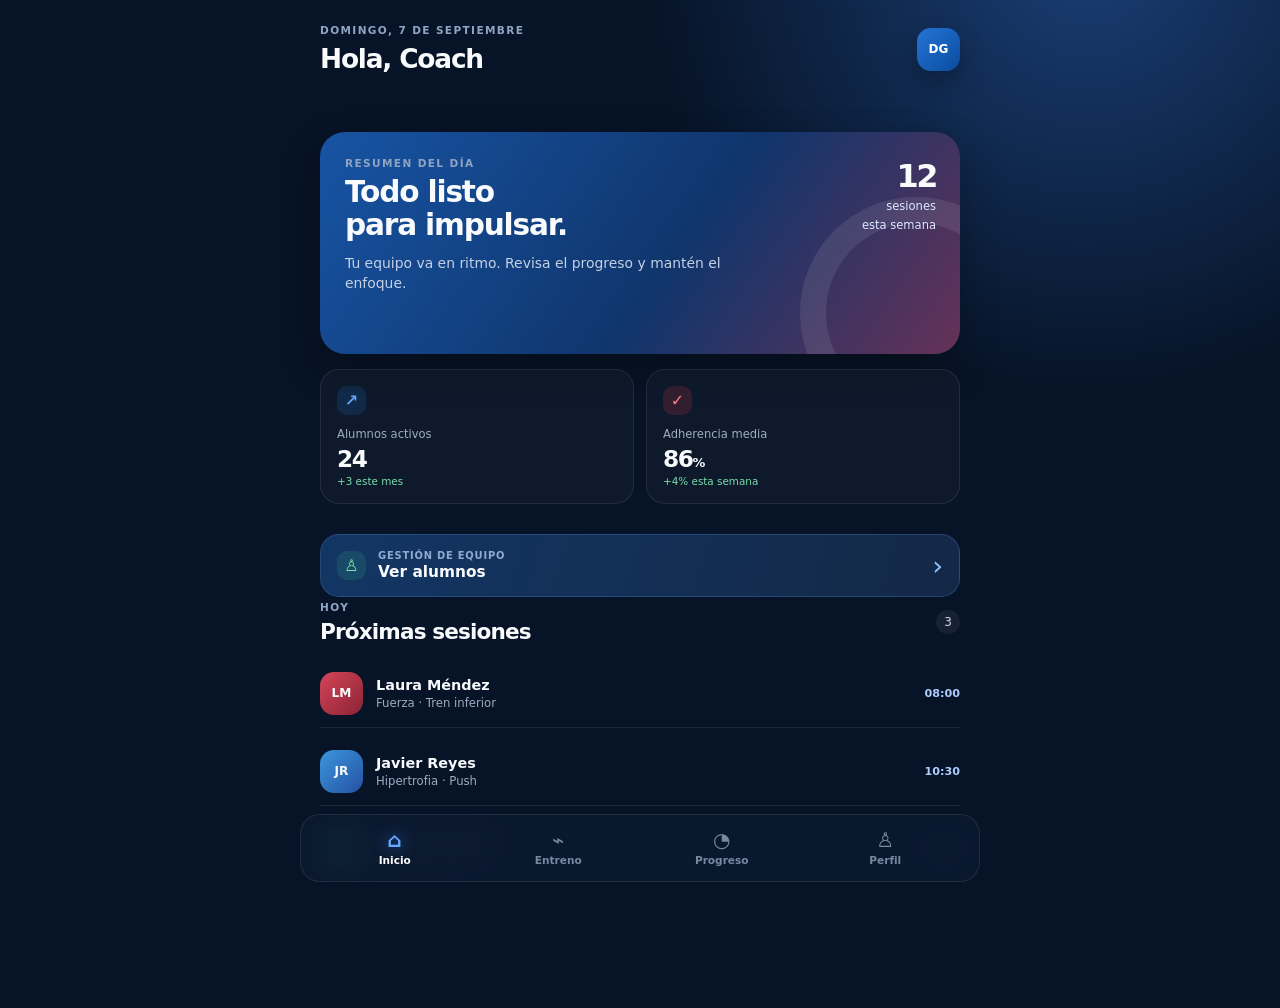
==== index.html @ ea47d215 "Add IndexedDB persistence" ====
<!doctype html>
<html lang="es">
  <head>
    <meta charset="UTF-8" />
    <meta name="viewport" content="width=device-width, initial-scale=1.0, viewport-fit=cover" />
    <meta name="theme-color" content="#071326" />
    <meta name="description" content="Seguimiento de entrenamiento para alumnos de Dulus Gym Track." />
    <link rel="manifest" href="manifest.webmanifest" />
    <link rel="apple-touch-icon" href="icons/icon-192.svg" />
    <link rel="stylesheet" href="styles.css" />
    <title>Dulus Gym Track</title>
  </head>
  <body>
    <main class="app-shell">
      <header class="topbar">
        <div>
          <p class="eyebrow" id="page-kicker">DOMINGO, 7 DE SEPTIEMBRE</p>
          <h1 id="page-title">Hola, Coach</h1>
        </div>
        <div class="brand-mark" aria-label="Dulus Gym Track">DG</div>
      </header>

      <section id="screen-home" class="screen active" aria-labelledby="page-title">
        <article class="hero-card">
          <div class="hero-copy">
            <p class="label">RESUMEN DEL DÍA</p>
            <h2>Todo listo<br />para impulsar.</h2>
            <p>Tu equipo va en ritmo. Revisa el progreso y mantén el enfoque.</p>
          </div>
          <div class="hero-stat"><strong>12</strong><span>sesiones<br />esta semana</span></div>
        </article>

        <section class="metric-grid" aria-label="Métricas de alumnos">
          <article class="metric-card"><span class="metric-icon blue">↗</span><p>Alumnos activos</p><strong>24</strong><small>+3 este mes</small></article>
          <article class="metric-card"><span class="metric-icon red">✓</span><p>Adherencia media</p><strong>86<span>%</span></strong><small>+4% esta semana</small></article>
        </section>

        <button class="students-cta" id="open-students" type="button"><span class="metric-icon green">♙</span><span><small>GESTIÓN DE EQUIPO</small><strong>Ver alumnos</strong></span><span class="cta-arrow">›</span></button>

        <section class="section-block">
          <div class="section-heading"><div><p class="label">HOY</p><h2>Próximas sesiones</h2></div><span class="count">3</span></div>
          <div id="sessions-list" class="session-list"></div>
        </section>
      </section>

      <section id="screen-workout" class="screen" aria-labelledby="workout-heading">
        <div class="screen-intro"><p class="label">PROGRAMACIÓN</p><h2 id="workout-heading">Entrenamientos</h2><p>Rutinas activas de tu equipo para esta semana.</p></div>
        <div id="workout-list" class="program-list"></div>
      </section>

      <section id="screen-progress" class="screen" aria-labelledby="progress-heading">
        <div class="screen-intro"><p class="label">SEGUIMIENTO</p><h2 id="progress-heading">Progreso del equipo</h2><p>Una vista rápida de los hitos más recientes.</p></div>
        <article class="progress-overview"><div><p>Constancia semanal</p><strong>86%</strong></div><div class="ring"><span>+4%</span></div></article>
        <div id="progress-list" class="progress-list"></div>
      </section>

      <section id="screen-profile" class="screen" aria-labelledby="profile-heading">
        <div class="profile-card"><div class="avatar large">AR</div><div><p class="label">ENTRENADOR</p><h2 id="profile-heading">Andrés Rodríguez</h2><p>Dulus Performance Coach</p></div></div>
        <section class="profile-stats" aria-label="Estadísticas del entrenador"><div><strong>24</strong><span>Alumnos</span></div><div><strong>3</strong><span>Planes activos</span></div><div><strong>4.9</strong><span>Valoración</span></div></section>
        <article class="profile-note"><span class="metric-icon green">✦</span><div><h3>Tu equipo está creciendo</h3><p>Has sumado 3 nuevos alumnos este mes.</p></div></article>
      </section>

      <section id="screen-students" class="screen" aria-labelledby="students-heading">
        <div class="view-toolbar"><button class="back-button" type="button" data-back="home" aria-label="Volver al inicio">‹</button><div><p class="label">GESTIÓN DE EQUIPO</p><h2 id="students-heading">Alumnos</h2></div><button class="add-student" id="open-student-form" type="button">+ Nuevo</button></div>
        <p class="students-subtitle">Controla los objetivos y la información esencial de tu equipo.</p><div id="students-list" class="students-list"></div>
      </section>

      <section id="screen-student-detail" class="screen" aria-labelledby="student-detail-name">
        <div class="view-toolbar"><button class="back-button" type="button" data-back="students" aria-label="Volver a alumnos">‹</button><p class="label">FICHA DE ALUMNO</p></div><div id="student-detail"></div>
      </section>
    </main>

    <div class="modal" id="student-modal" aria-hidden="true" role="dialog" aria-modal="true" aria-labelledby="student-form-title">
      <div class="modal-panel"><div class="modal-heading"><div><p class="label">NUEVO REGISTRO</p><h2 id="student-form-title">Agregar alumno</h2></div><button class="close-button" id="close-student-form" type="button" aria-label="Cerrar formulario">×</button></div>
        <form id="student-form"><label>Nombre completo<input id="student-name" name="name" type="text" placeholder="Ej. Andrea Castillo" required /></label><label class="photo-picker" for="student-photo"><span class="photo-preview" id="photo-preview"><span>+</span></span><span class="photo-label">Foto de perfil<small>Opcional · JPG, PNG o WebP</small></span><input id="student-photo" name="photo-file" type="file" accept="image/jpeg,image/png,image/webp" /></label><div class="form-grid"><label>Edad<input name="age" type="number" min="12" max="100" placeholder="26" required /></label><label>Peso<div class="unit-field"><input id="weight-input" name="weight" type="number" min="25" max="700" step="0.1" placeholder="68" required /><select id="weight-unit" name="weightUnit" aria-label="Unidad de peso"><option value="kg">kg</option><option value="lb">lb</option></select></div><small class="conversion-readout" id="weight-conversion" aria-live="polite">Equivalente: —</small></label></div><label>Unidad de estatura<select id="height-unit" name="heightUnit"><option value="cm">Centímetros (cm)</option><option value="ft-in">Pies / pulgadas (ft/in)</option></select></label><div id="height-cm-group"><label>Estatura (cm)<input id="height-cm" name="heightCm" type="number" min="100" max="250" placeholder="168" required /><small class="conversion-readout" id="height-conversion" aria-live="polite">Equivalente: —</small></label></div><div id="height-imperial-group" class="form-grid" hidden><label>Pies (ft)<input id="height-ft" name="heightFt" type="number" min="3" max="8" placeholder="5" disabled /></label><label>Pulgadas (in)<input id="height-in" name="heightIn" type="number" min="0" max="11" step="0.1" placeholder="6" disabled /></label><small class="conversion-readout imperial-conversion" id="height-conversion-imperial" aria-live="polite">Equivalente: —</small></div><label>Objetivo<select name="goal" required><option value="">Selecciona un objetivo</option><option>Ganar masa muscular</option><option>Perder grasa</option><option>Mejorar fuerza</option><option>Mejorar movilidad</option></select></label><button class="submit-student" type="submit">Guardar alumno</button></form>
      </div>
    </div>

    <div class="modal" id="measurement-modal" aria-hidden="true" role="dialog" aria-modal="true" aria-labelledby="measurement-form-title">
      <div class="modal-panel measurement-panel"><div class="modal-heading"><div><p class="label">SEGUIMIENTO FÍSICO</p><h2 id="measurement-form-title">Añadir medición</h2></div><button class="close-button" id="close-measurement-form" type="button" aria-label="Cerrar formulario">×</button></div>
        <form id="measurement-form"><section class="measurement-group"><p class="label">INFORMACIÓN GENERAL</p><label>Fecha de medición<input id="measurement-date" name="date" type="date" required /></label><label>Peso corporal<div class="unit-field"><input id="measurement-weight" name="weight" type="number" min="20" max="700" step="0.1" placeholder="80" required /><select id="measurement-weight-unit" name="weightUnit" aria-label="Unidad de peso"><option value="kg">kg</option><option value="lb">lb</option></select></div><small class="conversion-readout" id="measurement-weight-conversion" aria-live="polite">Equivalente: —</small></label></section>
          <section class="measurement-group"><p class="label">TREN SUPERIOR</p><div class="measurement-fields"><label>Cuello<input name="neck" data-measure-input type="number" min="1" step="0.1" required /><small data-measure-readout></small></label><label>Hombros<input name="shoulders" data-measure-input type="number" min="1" step="0.1" required /><small data-measure-readout></small></label><label>Pecho / Tórax<input name="chest" data-measure-input type="number" min="1" step="0.1" required /><small data-measure-readout></small></label><label>Brazo izquierdo<input name="leftArm" data-measure-input type="number" min="1" step="0.1" required /><small data-measure-readout></small></label><label>Brazo derecho<input name="rightArm" data-measure-input type="number" min="1" step="0.1" required /><small data-measure-readout></small></label><label>Antebrazo izquierdo<input name="leftForearm" data-measure-input type="number" min="1" step="0.1" required /><small data-measure-readout></small></label><label>Antebrazo derecho<input name="rightForearm" data-measure-input type="number" min="1" step="0.1" required /><small data-measure-readout></small></label></div></section>
          <section class="measurement-group"><p class="label">ZONA MEDIA</p><div class="measurement-fields"><label>Cintura<input name="waist" data-measure-input type="number" min="1" step="0.1" required /><small data-measure-readout></small></label><label>Abdomen<input name="abdomen" data-measure-input type="number" min="1" step="0.1" required /><small data-measure-readout></small></label><label>Cadera<input name="hips" data-measure-input type="number" min="1" step="0.1" required /><small data-measure-readout></small></label><label>Glúteos<input name="glutes" data-measure-input type="number" min="1" step="0.1" required /><small data-measure-readout></small></label></div></section>
          <section class="measurement-group"><p class="label">TREN INFERIOR</p><div class="measurement-fields"><label>Muslo izquierdo<input name="leftThigh" data-measure-input type="number" min="1" step="0.1" required /><small data-measure-readout></small></label><label>Muslo derecho<input name="rightThigh" data-measure-input type="number" min="1" step="0.1" required /><small data-measure-readout></small></label><label>Pantorrilla izquierda<input name="leftCalf" data-measure-input type="number" min="1" step="0.1" required /><small data-measure-readout></small></label><label>Pantorrilla derecha<input name="rightCalf" data-measure-input type="number" min="1" step="0.1" required /><small data-measure-readout></small></label></div></section>
          <label>Unidad de perímetros<select id="measurement-perimeter-unit" name="perimeterUnit"><option value="cm">Centímetros (cm)</option><option value="in">Pulgadas (in)</option></select></label><div class="measurement-actions"><button class="secondary-action" id="cancel-measurement" type="button">Cancelar</button><button class="submit-student" type="submit">Guardar medición</button></div></form>
      </div>
    </div>

    <div class="modal" id="progress-photo-modal" aria-hidden="true" role="dialog" aria-modal="true" aria-labelledby="progress-photo-form-title">
      <div class="modal-panel photo-session-panel"><div class="modal-heading"><div><p class="label">REGISTRO VISUAL</p><h2 id="progress-photo-form-title">Añadir fotos</h2></div><button class="close-button" id="close-progress-photo-form" type="button" aria-label="Cerrar formulario">×</button></div>
        <form id="progress-photo-form"><label>Fecha de la sesión<input id="progress-photo-date" name="date" type="date" required /></label><p class="photo-form-help">Añade una, dos o las tres posiciones. Las fotos se guardan en esta sesión.</p><div class="progress-upload-grid"><label class="progress-upload" for="progress-front"><span class="progress-preview" id="preview-front">+</span><span>Frontal<small>Seleccionar foto</small></span><input id="progress-front" name="front" type="file" accept="image/jpeg,image/png,image/webp" /></label><label class="progress-upload" for="progress-side"><span class="progress-preview" id="preview-side">+</span><span>Lateral<small>Seleccionar foto</small></span><input id="progress-side" name="side" type="file" accept="image/jpeg,image/png,image/webp" /></label><label class="progress-upload" for="progress-back"><span class="progress-preview" id="preview-back">+</span><span>Espalda<small>Seleccionar foto</small></span><input id="progress-back" name="back" type="file" accept="image/jpeg,image/png,image/webp" /></label></div><div class="measurement-actions"><button class="secondary-action" id="cancel-progress-photo" type="button">Cancelar</button><button class="submit-student" type="submit">Guardar fotos</button></div></form>
      </div>
    </div>

    <div class="photo-lightbox" id="photo-lightbox" aria-hidden="true" role="dialog" aria-modal="true" aria-label="Foto de progreso ampliada"><button class="close-button" id="close-photo-lightbox" type="button" aria-label="Cerrar foto">×</button><img id="lightbox-image" alt="Foto de progreso ampliada" /></div>

    <nav class="bottom-nav" aria-label="Navegación principal">
      <button class="nav-item active" type="button" data-screen="home" aria-current="page"><span class="nav-icon">⌂</span><span>Inicio</span></button>
      <button class="nav-item" type="button" data-screen="workout"><span class="nav-icon">⌁</span><span>Entreno</span></button>
      <button class="nav-item" type="button" data-screen="progress"><span class="nav-icon">◔</span><span>Progreso</span></button>
      <button class="nav-item" type="button" data-screen="profile"><span class="nav-icon">♙</span><span>Perfil</span></button>
    </nav>
    <script src="storage.js"></script>
    <script src="app.js"></script>
  </body>
</html>
---- styles.css ----
:root { --navy:#071326; --surface:#101f38; --surface-2:#162947; --line:rgba(255,255,255,.09); --text:#f8fafc; --muted:#9eabc0; --blue:#2475d5; --red:#dc3545; --green:#40b980; --white:#fff; }
.avatar.photo-avatar{padding:0;overflow:hidden;background:#132945}.avatar.photo-avatar img{width:100%;height:100%;object-fit:cover}.photo-picker{display:flex!important;align-items:center;gap:13px;padding:12px;border:1px dashed #ffffff24;border-radius:15px;background:#ffffff05;cursor:pointer}.photo-picker:hover{border-color:#4c91e9;background:#ffffff08}.photo-picker>input{display:none}.photo-preview{display:grid;place-items:center;flex:none;width:54px;height:54px;overflow:hidden;border-radius:16px;background:#173561;color:#8fc2ff;font-size:1.35rem;font-weight:400}.photo-preview img{width:100%;height:100%;object-fit:cover}.photo-label{display:grid;gap:3px;flex:1;color:#dce8f8;font-size:.72rem;font-weight:750}.photo-label small{color:var(--muted);font-size:.64rem;font-weight:500}
.unit-field{display:flex;gap:8px}.unit-field input{min-width:0;flex:1}.unit-field select{width:72px;flex:none;padding-inline:7px}
.conversion-readout{display:block;color:#7fa3d3;font-size:.64rem;font-weight:600;line-height:1.25}.imperial-conversion{grid-column:1/-1;margin-top:-5px}
.measures-section{margin-top:18px}.measures-heading{display:flex;align-items:center;justify-content:space-between;gap:12px;margin-bottom:12px}.measures-heading h3{margin:0;font-size:1rem}.add-measurement{border:0;border-radius:11px;background:#2475d524;color:#91c2ff;padding:9px 10px;font-size:.68rem;font-weight:800;cursor:pointer}.measurement-empty,.measurement-history,.comparison-card{border:1px solid var(--line);border-radius:18px;background:#ffffff08}.measurement-empty{padding:18px;color:var(--muted);font-size:.78rem;line-height:1.45}.comparison-card{overflow:hidden;margin-bottom:12px}.comparison-title{padding:14px 15px 9px;color:#b7c9e4;font-size:.73rem;font-weight:800}.comparison-row{display:grid;grid-template-columns:1.1fr 1fr 1fr .8fr;gap:6px;align-items:center;padding:10px 14px;border-top:1px solid var(--line);font-size:.68rem}.comparison-row span{color:var(--muted)}.comparison-row strong{font-size:.7rem}.change.up{color:#7de1ad}.change.down{color:#ff8490}.change.flat{color:#9eabc0}.measurement-history{display:grid;overflow:hidden}.history-item{display:flex;align-items:center;gap:10px;padding:13px 14px;border-bottom:1px solid var(--line)}.history-item:last-child{border-bottom:0}.history-dot{width:9px;height:9px;border-radius:50%;background:var(--blue);box-shadow:0 0 0 4px #2475d524}.history-item strong{display:block;font-size:.79rem}.history-item p{margin:3px 0 0;color:var(--muted);font-size:.68rem}.measurement-group{display:grid;gap:11px;padding:14px;border:1px solid var(--line);border-radius:17px;background:#ffffff05}.measurement-group .label{margin:0}.measurement-fields{display:grid;grid-template-columns:1fr 1fr;gap:11px}.measurement-fields label{min-width:0}.measurement-fields small{min-height:.8rem;color:#7fa3d3;font-size:.6rem;font-weight:600}.measurement-panel form{padding-bottom:10px}.measurement-actions{position:sticky;bottom:0;z-index:2;display:grid;grid-template-columns:1fr 1.35fr;gap:9px;padding-top:10px;background:#102039}.measurement-actions .submit-student{margin:0}.secondary-action{border:1px solid var(--line);border-radius:13px;background:#ffffff0b;color:#c9d6e8;font-weight:800;cursor:pointer}@media (max-width:360px){.measurement-fields{grid-template-columns:1fr}.comparison-row{grid-template-columns:1.05fr 1fr 1fr .8fr;padding-inline:9px;font-size:.61rem}}
.photos-section{margin-top:18px}.photos-section .measures-heading{margin-bottom:12px}.photo-empty{padding:18px;border:1px solid var(--line);border-radius:18px;background:#ffffff08;color:var(--muted);font-size:.78rem;line-height:1.45}.photo-sessions{display:grid;gap:12px}.photo-session{padding:14px;border:1px solid var(--line);border-radius:18px;background:#ffffff08}.photo-session-title{margin:0 0 10px;color:#c7d8f0;font-size:.74rem;font-weight:800}.progress-thumbnails{display:grid;grid-template-columns:repeat(3,1fr);gap:8px}.progress-thumb{position:relative;aspect-ratio:3/4;overflow:hidden;border:1px solid var(--line);border-radius:12px;background:linear-gradient(145deg,#183354,#0d192d);color:#7f9bc0;cursor:pointer}.progress-thumb img{width:100%;height:100%;object-fit:cover}.progress-thumb span{position:absolute;bottom:0;left:0;right:0;padding:6px;background:#061224b9;color:#d8e7fa;font-size:.59rem;font-weight:700;text-align:center}.progress-placeholder{display:grid;place-items:center;height:100%;font-size:.62rem;color:#6881a3}.photo-form-help{margin:0;color:var(--muted);font-size:.73rem;line-height:1.4}.progress-upload-grid{display:grid;grid-template-columns:repeat(3,1fr);gap:9px}.progress-upload{display:grid!important;gap:7px;color:#c8d8ed!important;font-size:.69rem!important;text-align:center;cursor:pointer}.progress-upload input{display:none}.progress-preview{display:grid;place-items:center;aspect-ratio:3/4;overflow:hidden;border:1px dashed #ffffff2e;border-radius:13px;background:#122945;color:#8fc2ff;font-size:1.3rem}.progress-preview img{width:100%;height:100%;object-fit:cover}.progress-upload small{color:var(--muted);font-size:.59rem;font-weight:500}.photo-comparison{padding:14px;border:1px solid var(--line);border-radius:18px;background:#ffffff08;margin-bottom:12px}.photo-comparison h4{margin:0 0 11px;font-size:.82rem}.comparison-controls{display:grid;grid-template-columns:1fr 1fr;gap:8px;margin-bottom:10px}.comparison-controls select{font-size:.69rem;padding:9px}.photo-compare-result{display:grid;grid-template-columns:1fr 1fr;gap:8px}.compare-photo{position:relative;aspect-ratio:3/4;overflow:hidden;border-radius:12px;background:#0b182b}.compare-photo img{width:100%;height:100%;object-fit:cover}.compare-photo span{position:absolute;left:0;right:0;bottom:0;padding:7px;background:#061224c9;font-size:.62rem;font-weight:700}.photo-lightbox{position:fixed;z-index:20;inset:0;display:none;place-items:center;padding:24px;background:#020914ed}.photo-lightbox.open{display:grid}.photo-lightbox img{max-width:100%;max-height:88dvh;object-fit:contain;border-radius:15px}.photo-lightbox .close-button{position:absolute;top:20px;right:20px;z-index:1}.photo-session-panel form{padding-bottom:10px}@media (max-width:360px){.progress-upload-grid{gap:6px}.progress-upload{font-size:.61rem!important}}
.modal-panel{display:flex;max-height:min(90vh,calc(100dvh - 32px));flex-direction:column;overflow:hidden}.modal-panel form{min-height:0;overflow-y:auto;overscroll-behavior:contain;padding-right:2px;padding-bottom:2px}.modal-panel .submit-student{position:sticky;bottom:0;z-index:1;box-shadow:0 -10px 20px #102039;background:linear-gradient(120deg,var(--blue),#2361b5)}
.students-cta{width:100%;display:flex;align-items:center;gap:12px;border:1px solid #4779b85e;border-radius:19px;background:linear-gradient(105deg,#123664,#142846);padding:15px 16px;color:var(--text);text-align:left;cursor:pointer}.students-cta span:nth-child(2){display:grid;gap:2px;flex:1}.students-cta small{color:#90abd1;font-size:.62rem;font-weight:800;letter-spacing:.08em}.students-cta strong{font-size:.96rem}.cta-arrow{font-size:1.7rem;color:#8fc2ff}.view-toolbar{display:flex;align-items:center;gap:12px;margin-bottom:12px}.view-toolbar>div{flex:1}.view-toolbar .label{margin-bottom:4px}.back-button,.close-button{display:grid;place-items:center;border:1px solid var(--line);background:#ffffff0c;color:var(--text);cursor:pointer}.back-button{width:38px;height:38px;border-radius:12px;font-size:1.85rem;line-height:1;padding-bottom:4px}.add-student{border:0;border-radius:11px;background:var(--blue);color:white;padding:10px 12px;font-size:.72rem;font-weight:800;cursor:pointer;box-shadow:0 8px 18px #07132666}.students-subtitle{color:var(--muted);font-size:.82rem;line-height:1.45;margin:0 0 20px}.students-list{display:grid;gap:10px}.student-card{width:100%;display:flex;align-items:center;gap:13px;padding:14px;border:1px solid var(--line);border-radius:18px;background:#ffffff08;color:var(--text);text-align:left;cursor:pointer}.student-card:hover{background:#ffffff10}.student-card .student-info{min-width:0;flex:1}.student-card h3{margin:0 0 4px;font-size:.94rem}.student-card p{margin:0;overflow:hidden;color:var(--muted);font-size:.73rem;text-overflow:ellipsis;white-space:nowrap}.status{align-self:flex-start;border-radius:10px;background:#40b98020;color:#7ee5b1;padding:5px 7px;font-size:.58rem;font-weight:800;letter-spacing:.04em}.detail-hero{margin-top:9px;padding:24px;border:1px solid var(--line);border-radius:23px;background:linear-gradient(130deg,#17345d,#101f38)}.detail-top{display:flex;align-items:center;gap:15px}.detail-avatar{width:62px;height:62px;border-radius:19px;font-size:1rem}.detail-hero h2{font-size:1.35rem;margin:0 0 5px}.detail-hero p{margin:0;color:#bed0e9;font-size:.78rem}.detail-goal{margin:20px 0 0;padding:13px;border-radius:13px;background:#ffffff0d;color:#dce9fb;font-size:.8rem}.detail-goal strong{display:block;margin-top:4px;color:white;font-size:1rem}.detail-data{display:grid;grid-template-columns:repeat(3,1fr);gap:9px;margin-top:15px}.detail-data div{border:1px solid var(--line);border-radius:14px;padding:12px;text-align:center;background:#ffffff08}.detail-data strong{display:block;font-size:1rem}.detail-data span{display:block;color:var(--muted);font-size:.63rem;margin-top:4px}.modal{position:fixed;z-index:10;inset:0;display:grid;align-items:end;padding:16px;background:#020a17a8;opacity:0;pointer-events:none;transition:opacity .2s}.modal.open{opacity:1;pointer-events:auto}.modal-panel{width:min(100%,680px);margin:auto;background:#102039;border:1px solid var(--line);border-radius:24px;padding:22px;box-shadow:0 20px 50px #0008;transform:translateY(20px);transition:transform .2s}.modal.open .modal-panel{transform:translateY(0)}.modal-heading{display:flex;justify-content:space-between;align-items:flex-start;margin-bottom:20px}.close-button{width:33px;height:33px;border-radius:10px;font-size:1.4rem}form{display:grid;gap:14px}form label{display:grid;gap:7px;color:#c7d4e7;font-size:.72rem;font-weight:750}input,select{width:100%;border:1px solid var(--line);border-radius:11px;background:#09172b;color:var(--text);padding:12px;font:inherit;font-size:.88rem;outline:0}input:focus,select:focus{border-color:#4c91e9;box-shadow:0 0 0 3px #2475d529}.form-grid{display:grid;grid-template-columns:1fr 1fr;gap:12px}.submit-student{border:0;border-radius:13px;background:linear-gradient(120deg,var(--blue),#2361b5);color:white;padding:14px;font-weight:800;cursor:pointer;margin-top:4px}@media (min-width:681px){.modal{align-items:center}}@media (max-width:360px){.form-grid{grid-template-columns:1fr}.student-card{padding:12px}.status{font-size:.52rem}}
* { box-sizing:border-box; }
body { margin:0; background:radial-gradient(circle at 85% -5%,#193e75 0,transparent 28rem),var(--navy); color:var(--text); font-family:Inter,ui-sans-serif,system-ui,-apple-system,BlinkMacSystemFont,"Segoe UI",sans-serif; min-height:100vh; }
button { font:inherit; }
.app-shell { width:min(100%, 680px); margin:auto; padding:calc(24px + env(safe-area-inset-top)) 20px calc(104px + env(safe-area-inset-bottom)); }
.topbar,.section-heading,.profile-card,.progress-overview,.profile-note { display:flex; align-items:center; justify-content:space-between; gap:16px; }
.eyebrow,.label { margin:0 0 7px; color:#8fa4c3; font-size:.66rem; font-weight:800; letter-spacing:.13em; }
h1,h2,h3,p { margin-top:0; } h1 { font-size:1.65rem; margin-bottom:0; letter-spacing:-.045em; } h2 { font-size:1.35rem; line-height:1.1; letter-spacing:-.04em; margin-bottom:0; } h3 { font-size:1rem; margin-bottom:5px; }
.brand-mark { display:grid; place-items:center; width:43px; height:43px; border-radius:14px; background:linear-gradient(135deg,var(--blue),#0a4c9f); color:white; font-size:.75rem; font-weight:900; box-shadow:0 10px 24px #0004; }
.hero-card { position:relative; overflow:hidden; margin-top:28px; min-height:222px; padding:25px; border-radius:25px; background:linear-gradient(125deg,#1754a4 0%,#10356c 56%,#c72d40 150%); box-shadow:0 16px 38px #0004; }
.hero-card:after { content:""; position:absolute; width:180px; height:180px; border:26px solid #ffffff16; border-radius:50%; right:-72px; bottom:-75px; } .hero-copy { max-width:69%; } .hero-copy h2 { font-size:1.85rem; } .hero-copy > p:last-child,.screen-intro > p:last-child,.profile-card p,.profile-note p { color:#c4d1e5; font-size:.87rem; line-height:1.45; margin:12px 0 0; }
.hero-stat { position:absolute; right:24px; top:25px; text-align:right; z-index:1; } .hero-stat strong { display:block; font-size:2rem; letter-spacing:-.08em; } .hero-stat span { color:#dce9ff; font-size:.72rem; line-height:1.2; }
.metric-grid { display:grid; grid-template-columns:1fr 1fr; gap:12px; margin:15px 0 30px; }.metric-card,.program-card,.progress-row,.profile-note { border:1px solid var(--line); background:#ffffff08; border-radius:19px; }.metric-card { padding:16px; }.metric-icon { display:grid; place-items:center; width:29px;height:29px;border-radius:10px;font-weight:900; }.blue{background:#2475d52e;color:#64a5f6}.red{background:#dc35452e;color:#ff8490}.green{background:#40b98029;color:#76e2ae}.metric-card p{font-size:.72rem;color:var(--muted);margin:12px 0 4px}.metric-card strong{font-size:1.45rem;letter-spacing:-.06em}.metric-card strong span{font-size:.8rem}.metric-card small{display:block;color:#78dca9;font-size:.65rem;margin-top:3px}.section-block{margin-top:4px}.count{display:grid;place-items:center;width:24px;height:24px;border-radius:50%;background:#ffffff10;font-size:.75rem;color:#c8d6e9}.session-list,.program-list,.progress-list{display:grid;gap:10px;margin-top:16px}.session-card{display:flex;align-items:center;gap:13px;padding:12px 0;border-bottom:1px solid var(--line)}.session-card:last-child{border-bottom:0}.avatar{display:grid;place-items:center;flex:none;width:43px;height:43px;border-radius:14px;background:linear-gradient(135deg,#d54558,#8b2335);font-size:.76rem;font-weight:800}.avatar.alt{background:linear-gradient(135deg,#3c96dd,#2452a2)}.avatar.greenish{background:linear-gradient(135deg,#43b684,#176a58)}.session-info{flex:1}.session-info h3{margin:0 0 3px;font-size:.9rem}.session-info p{margin:0;color:var(--muted);font-size:.73rem}.time{color:#aecdff;font-size:.7rem;font-weight:700}.screen{display:none;padding-top:30px}.screen.active{display:block}.screen-intro{margin:0 0 24px}.program-card{padding:18px}.program-card header{display:flex;justify-content:space-between;gap:10px}.program-card h3{margin:0;font-size:1rem}.program-card p{color:var(--muted);font-size:.78rem;margin:6px 0 14px}.tag{border-radius:20px;padding:5px 8px;background:#2475d526;color:#8bc0ff;font-size:.62rem;font-weight:800}.program-meta{display:flex;gap:15px;color:#c1cde0;font-size:.72rem}.progress-overview{padding:21px;border-radius:22px;background:linear-gradient(135deg,#162d54,#111d36);border:1px solid var(--line)}.progress-overview p{color:var(--muted);font-size:.76rem;margin-bottom:5px}.progress-overview strong{font-size:2rem;letter-spacing:-.07em}.ring{display:grid;place-items:center;width:62px;height:62px;border-radius:50%;background:conic-gradient(var(--green) 0 86%,#ffffff15 86%);position:relative;font-size:.7rem;font-weight:bold}.ring:before{content:"";position:absolute;inset:6px;background:#142644;border-radius:50%}.ring span{z-index:1}.progress-row{display:flex;align-items:center;gap:13px;padding:14px}.progress-row .progress-info{flex:1}.progress-row h3{font-size:.88rem;margin:0 0 4px}.progress-row p{margin:0;color:var(--muted);font-size:.7rem}.progress-value{font-size:.84rem;color:#7be2ae;font-weight:800}.profile-card{margin-top:3px;padding:23px 0 28px;border-bottom:1px solid var(--line);justify-content:flex-start}.avatar.large{width:65px;height:65px;border-radius:20px;font-size:1rem}.profile-card h2{font-size:1.28rem}.profile-stats{display:grid;grid-template-columns:repeat(3,1fr);padding:24px 0;text-align:center}.profile-stats div+div{border-left:1px solid var(--line)}.profile-stats strong{display:block;font-size:1.15rem}.profile-stats span{display:block;color:var(--muted);font-size:.66rem;margin-top:5px}.profile-note{padding:16px;justify-content:flex-start}.bottom-nav{position:fixed;z-index:3;bottom:0;left:0;right:0;margin:auto;width:min(100%,680px);display:grid;grid-template-columns:repeat(4,1fr);padding:9px 12px calc(9px + env(safe-area-inset-bottom));background:#0b1930ed;backdrop-filter:blur(16px);border-top:1px solid var(--line)}.nav-item{border:0;background:transparent;color:#7888a1;display:grid;justify-items:center;gap:4px;padding:6px 2px;cursor:pointer;font-size:.66rem;font-weight:700}.nav-icon{font-size:1.25rem;line-height:1}.nav-item.active{color:white}.nav-item.active .nav-icon{color:#68a8ff;text-shadow:0 0 15px #2475d5}@media (min-width:681px){.bottom-nav{bottom:18px;border:1px solid var(--line);border-radius:20px}.app-shell{padding-bottom:125px}}@media (max-width:360px){.app-shell{padding-inline:15px}.hero-copy{max-width:64%}.metric-card{padding:13px}}
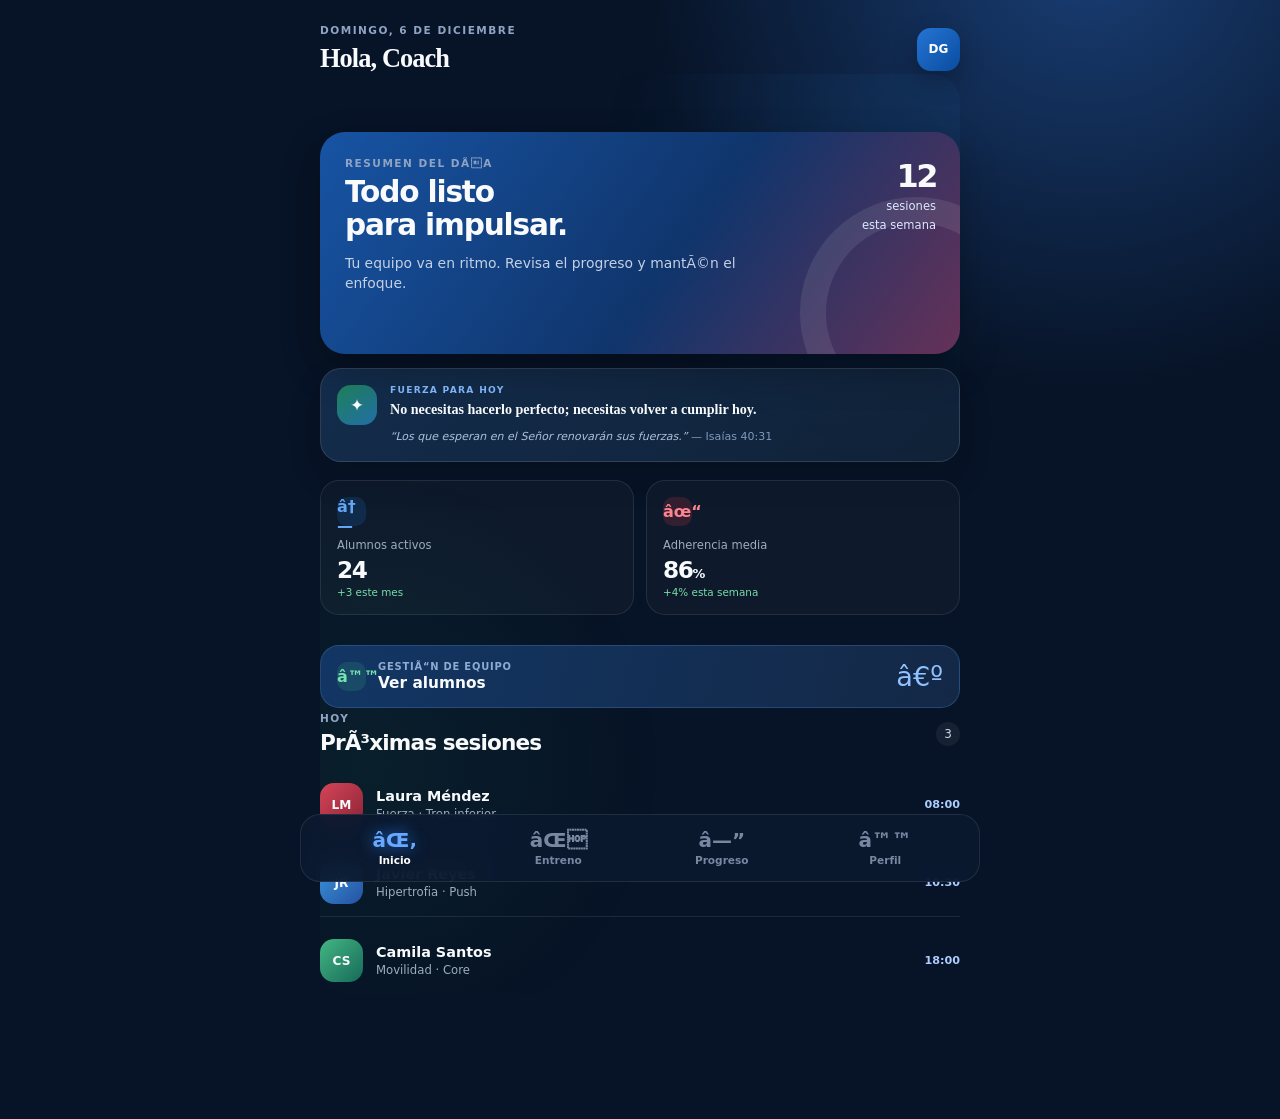
==== commit 7e4fc870: "Motivacion, verso y fondos premium por seccion" ====
--- a/index.html
+++ b/index.html
@@ -8,6 +8,9 @@
     <link rel="manifest" href="manifest.webmanifest" />
     <link rel="apple-touch-icon" href="icons/icon-192.svg" />
     <link rel="stylesheet" href="styles.css" />
+    <link rel="stylesheet" href="library.css" />
+    <link rel="stylesheet" href="workouts.css" />
+    <link rel="stylesheet" href="experience.css" />
     <title>Dulus Gym Track</title>
   </head>
   <body>
@@ -23,84 +26,105 @@
       <section id="screen-home" class="screen active" aria-labelledby="page-title">
         <article class="hero-card">
           <div class="hero-copy">
-            <p class="label">RESUMEN DEL DÍA</p>
+            <p class="label">RESUMEN DEL DÃA</p>
             <h2>Todo listo<br />para impulsar.</h2>
-            <p>Tu equipo va en ritmo. Revisa el progreso y mantén el enfoque.</p>
+            <p>Tu equipo va en ritmo. Revisa el progreso y mantÃ©n el enfoque.</p>
           </div>
           <div class="hero-stat"><strong>12</strong><span>sesiones<br />esta semana</span></div>
         </article>
 
-        <section class="metric-grid" aria-label="Métricas de alumnos">
-          <article class="metric-card"><span class="metric-icon blue">↗</span><p>Alumnos activos</p><strong>24</strong><small>+3 este mes</small></article>
-          <article class="metric-card"><span class="metric-icon red">✓</span><p>Adherencia media</p><strong>86<span>%</span></strong><small>+4% esta semana</small></article>
+        <section class="metric-grid" aria-label="MÃ©tricas de alumnos">
+          <article class="metric-card"><span class="metric-icon blue">â†—</span><p>Alumnos activos</p><strong>24</strong><small>+3 este mes</small></article>
+          <article class="metric-card"><span class="metric-icon red">âœ“</span><p>Adherencia media</p><strong>86<span>%</span></strong><small>+4% esta semana</small></article>
         </section>
 
-        <button class="students-cta" id="open-students" type="button"><span class="metric-icon green">♙</span><span><small>GESTIÓN DE EQUIPO</small><strong>Ver alumnos</strong></span><span class="cta-arrow">›</span></button>
+        <button class="students-cta" id="open-students" type="button"><span class="metric-icon green">â™™</span><span><small>GESTIÃ“N DE EQUIPO</small><strong>Ver alumnos</strong></span><span class="cta-arrow">â€º</span></button>
 
         <section class="section-block">
-          <div class="section-heading"><div><p class="label">HOY</p><h2>Próximas sesiones</h2></div><span class="count">3</span></div>
+          <div class="section-heading"><div><p class="label">HOY</p><h2>PrÃ³ximas sesiones</h2></div><span class="count">3</span></div>
           <div id="sessions-list" class="session-list"></div>
         </section>
       </section>
 
       <section id="screen-workout" class="screen" aria-labelledby="workout-heading">
-        <div class="screen-intro"><p class="label">PROGRAMACIÓN</p><h2 id="workout-heading">Entrenamientos</h2><p>Rutinas activas de tu equipo para esta semana.</p></div>
+        <div class="screen-intro"><p class="label">PROGRAMACIÃ“N</p><h2 id="workout-heading">Entrenamientos</h2><p>Rutinas activas de tu equipo para esta semana.</p></div>
+        <button class="library-cta" id="open-exercise-library" type="button"><span class="metric-icon blue">âŒ˜</span><span><small>BIBLIOTECA DE EJERCICIOS</small><strong>Explorar ejercicios</strong></span><span class="cta-arrow">â€º</span></button>
         <div id="workout-list" class="program-list"></div>
       </section>
 
       <section id="screen-progress" class="screen" aria-labelledby="progress-heading">
-        <div class="screen-intro"><p class="label">SEGUIMIENTO</p><h2 id="progress-heading">Progreso del equipo</h2><p>Una vista rápida de los hitos más recientes.</p></div>
+        <div class="screen-intro"><p class="label">SEGUIMIENTO</p><h2 id="progress-heading">Progreso del equipo</h2><p>Una vista rÃ¡pida de los hitos mÃ¡s recientes.</p></div>
         <article class="progress-overview"><div><p>Constancia semanal</p><strong>86%</strong></div><div class="ring"><span>+4%</span></div></article>
         <div id="progress-list" class="progress-list"></div>
       </section>
 
       <section id="screen-profile" class="screen" aria-labelledby="profile-heading">
-        <div class="profile-card"><div class="avatar large">AR</div><div><p class="label">ENTRENADOR</p><h2 id="profile-heading">Andrés Rodríguez</h2><p>Dulus Performance Coach</p></div></div>
-        <section class="profile-stats" aria-label="Estadísticas del entrenador"><div><strong>24</strong><span>Alumnos</span></div><div><strong>3</strong><span>Planes activos</span></div><div><strong>4.9</strong><span>Valoración</span></div></section>
-        <article class="profile-note"><span class="metric-icon green">✦</span><div><h3>Tu equipo está creciendo</h3><p>Has sumado 3 nuevos alumnos este mes.</p></div></article>
+        <div class="profile-card"><div class="avatar large">AR</div><div><p class="label">ENTRENADOR</p><h2 id="profile-heading">AndrÃ©s RodrÃ­guez</h2><p>Dulus Performance Coach</p></div></div>
+        <section class="profile-stats" aria-label="EstadÃ­sticas del entrenador"><div><strong>24</strong><span>Alumnos</span></div><div><strong>3</strong><span>Planes activos</span></div><div><strong>4.9</strong><span>ValoraciÃ³n</span></div></section>
+        <article class="profile-note"><span class="metric-icon green">âœ¦</span><div><h3>Tu equipo estÃ¡ creciendo</h3><p>Has sumado 3 nuevos alumnos este mes.</p></div></article>
       </section>
 
       <section id="screen-students" class="screen" aria-labelledby="students-heading">
-        <div class="view-toolbar"><button class="back-button" type="button" data-back="home" aria-label="Volver al inicio">‹</button><div><p class="label">GESTIÓN DE EQUIPO</p><h2 id="students-heading">Alumnos</h2></div><button class="add-student" id="open-student-form" type="button">+ Nuevo</button></div>
-        <p class="students-subtitle">Controla los objetivos y la información esencial de tu equipo.</p><div id="students-list" class="students-list"></div>
+        <div class="view-toolbar"><button class="back-button" type="button" data-back="home" aria-label="Volver al inicio">â€¹</button><div><p class="label">GESTIÃ“N DE EQUIPO</p><h2 id="students-heading">Alumnos</h2></div><button class="add-student" id="open-student-form" type="button">+ Nuevo</button></div>
+        <p class="students-subtitle">Controla los objetivos y la informaciÃ³n esencial de tu equipo.</p><div id="students-list" class="students-list"></div>
       </section>
 
       <section id="screen-student-detail" class="screen" aria-labelledby="student-detail-name">
-        <div class="view-toolbar"><button class="back-button" type="button" data-back="students" aria-label="Volver a alumnos">‹</button><p class="label">FICHA DE ALUMNO</p></div><div id="student-detail"></div>
+        <div class="view-toolbar"><button class="back-button" type="button" data-back="students" aria-label="Volver a alumnos">â€¹</button><p class="label">FICHA DE ALUMNO</p></div><div id="student-detail"></div>
+      </section>
+
+      <section id="screen-library" class="screen" aria-labelledby="library-heading">
+        <div class="view-toolbar"><button class="back-button" type="button" data-back="workout" aria-label="Volver a entrenamientos">â€¹</button><div><p class="label">RECURSOS DE ENTRENAMIENTO</p><h2 id="library-heading">Biblioteca</h2></div></div>
+        <p class="students-subtitle">Explora tÃ©cnicas y movimientos listos para incorporarse a futuras rutinas.</p>
+        <div class="library-filters" aria-label="Filtros de ejercicios">
+          <label class="library-search"><span class="sr-only">Buscar ejercicio</span><input id="exercise-search" type="search" placeholder="Buscar por nombre" autocomplete="off" /></label>
+          <div class="library-selects"><label>Grupo muscular<select id="exercise-muscle-filter"><option value="">Todos los grupos</option></select></label><label>Con pesas<select id="exercise-load-filter"><option value="">Todos</option><option value="true">Con pesas</option><option value="false">Sin pesas</option></select></label></div>
+          <div class="equipment-chips" id="equipment-filters" aria-label="Filtrar por equipamiento"></div>
+        </div>
+        <p class="library-count" id="exercise-count" aria-live="polite"></p>
+        <div id="exercise-list" class="exercise-list"></div>
+      </section>
+
+      <section id="screen-library-detail" class="screen" aria-labelledby="exercise-detail-title">
+        <div class="view-toolbar"><button class="back-button" type="button" data-back="library" aria-label="Volver a la biblioteca">â€¹</button><p class="label">BIBLIOTECA DE EJERCICIOS</p></div><div id="exercise-detail"></div>
       </section>
     </main>
 
     <div class="modal" id="student-modal" aria-hidden="true" role="dialog" aria-modal="true" aria-labelledby="student-form-title">
-      <div class="modal-panel"><div class="modal-heading"><div><p class="label">NUEVO REGISTRO</p><h2 id="student-form-title">Agregar alumno</h2></div><button class="close-button" id="close-student-form" type="button" aria-label="Cerrar formulario">×</button></div>
-        <form id="student-form"><label>Nombre completo<input id="student-name" name="name" type="text" placeholder="Ej. Andrea Castillo" required /></label><label class="photo-picker" for="student-photo"><span class="photo-preview" id="photo-preview"><span>+</span></span><span class="photo-label">Foto de perfil<small>Opcional · JPG, PNG o WebP</small></span><input id="student-photo" name="photo-file" type="file" accept="image/jpeg,image/png,image/webp" /></label><div class="form-grid"><label>Edad<input name="age" type="number" min="12" max="100" placeholder="26" required /></label><label>Peso<div class="unit-field"><input id="weight-input" name="weight" type="number" min="25" max="700" step="0.1" placeholder="68" required /><select id="weight-unit" name="weightUnit" aria-label="Unidad de peso"><option value="kg">kg</option><option value="lb">lb</option></select></div><small class="conversion-readout" id="weight-conversion" aria-live="polite">Equivalente: —</small></label></div><label>Unidad de estatura<select id="height-unit" name="heightUnit"><option value="cm">Centímetros (cm)</option><option value="ft-in">Pies / pulgadas (ft/in)</option></select></label><div id="height-cm-group"><label>Estatura (cm)<input id="height-cm" name="heightCm" type="number" min="100" max="250" placeholder="168" required /><small class="conversion-readout" id="height-conversion" aria-live="polite">Equivalente: —</small></label></div><div id="height-imperial-group" class="form-grid" hidden><label>Pies (ft)<input id="height-ft" name="heightFt" type="number" min="3" max="8" placeholder="5" disabled /></label><label>Pulgadas (in)<input id="height-in" name="heightIn" type="number" min="0" max="11" step="0.1" placeholder="6" disabled /></label><small class="conversion-readout imperial-conversion" id="height-conversion-imperial" aria-live="polite">Equivalente: —</small></div><label>Objetivo<select name="goal" required><option value="">Selecciona un objetivo</option><option>Ganar masa muscular</option><option>Perder grasa</option><option>Mejorar fuerza</option><option>Mejorar movilidad</option></select></label><button class="submit-student" type="submit">Guardar alumno</button></form>
+      <div class="modal-panel"><div class="modal-heading"><div><p class="label">NUEVO REGISTRO</p><h2 id="student-form-title">Agregar alumno</h2></div><button class="close-button" id="close-student-form" type="button" aria-label="Cerrar formulario">Ã—</button></div>
+        <form id="student-form"><label>Nombre completo<input id="student-name" name="name" type="text" placeholder="Ej. Andrea Castillo" required /></label><label class="photo-picker" for="student-photo"><span class="photo-preview" id="photo-preview"><span>+</span></span><span class="photo-label">Foto de perfil<small>Opcional Â· JPG, PNG o WebP</small></span><input id="student-photo" name="photo-file" type="file" accept="image/jpeg,image/png,image/webp" /></label><div class="form-grid"><label>Edad<input name="age" type="number" min="12" max="100" placeholder="26" required /></label><label>Peso<div class="unit-field"><input id="weight-input" name="weight" type="number" min="25" max="700" step="0.1" placeholder="68" required /><select id="weight-unit" name="weightUnit" aria-label="Unidad de peso"><option value="kg">kg</option><option value="lb">lb</option></select></div><small class="conversion-readout" id="weight-conversion" aria-live="polite">Equivalente: â€”</small></label></div><label>Unidad de estatura<select id="height-unit" name="heightUnit"><option value="cm">CentÃ­metros (cm)</option><option value="ft-in">Pies / pulgadas (ft/in)</option></select></label><div id="height-cm-group"><label>Estatura (cm)<input id="height-cm" name="heightCm" type="number" min="100" max="250" placeholder="168" required /><small class="conversion-readout" id="height-conversion" aria-live="polite">Equivalente: â€”</small></label></div><div id="height-imperial-group" class="form-grid" hidden><label>Pies (ft)<input id="height-ft" name="heightFt" type="number" min="3" max="8" placeholder="5" disabled /></label><label>Pulgadas (in)<input id="height-in" name="heightIn" type="number" min="0" max="11" step="0.1" placeholder="6" disabled /></label><small class="conversion-readout imperial-conversion" id="height-conversion-imperial" aria-live="polite">Equivalente: â€”</small></div><label>Objetivo<select name="goal" required><option value="">Selecciona un objetivo</option><option>Ganar masa muscular</option><option>Perder grasa</option><option>Mejorar fuerza</option><option>Mejorar movilidad</option></select></label><button class="submit-student" type="submit">Guardar alumno</button></form>
       </div>
     </div>
 
     <div class="modal" id="measurement-modal" aria-hidden="true" role="dialog" aria-modal="true" aria-labelledby="measurement-form-title">
-      <div class="modal-panel measurement-panel"><div class="modal-heading"><div><p class="label">SEGUIMIENTO FÍSICO</p><h2 id="measurement-form-title">Añadir medición</h2></div><button class="close-button" id="close-measurement-form" type="button" aria-label="Cerrar formulario">×</button></div>
-        <form id="measurement-form"><section class="measurement-group"><p class="label">INFORMACIÓN GENERAL</p><label>Fecha de medición<input id="measurement-date" name="date" type="date" required /></label><label>Peso corporal<div class="unit-field"><input id="measurement-weight" name="weight" type="number" min="20" max="700" step="0.1" placeholder="80" required /><select id="measurement-weight-unit" name="weightUnit" aria-label="Unidad de peso"><option value="kg">kg</option><option value="lb">lb</option></select></div><small class="conversion-readout" id="measurement-weight-conversion" aria-live="polite">Equivalente: —</small></label></section>
-          <section class="measurement-group"><p class="label">TREN SUPERIOR</p><div class="measurement-fields"><label>Cuello<input name="neck" data-measure-input type="number" min="1" step="0.1" required /><small data-measure-readout></small></label><label>Hombros<input name="shoulders" data-measure-input type="number" min="1" step="0.1" required /><small data-measure-readout></small></label><label>Pecho / Tórax<input name="chest" data-measure-input type="number" min="1" step="0.1" required /><small data-measure-readout></small></label><label>Brazo izquierdo<input name="leftArm" data-measure-input type="number" min="1" step="0.1" required /><small data-measure-readout></small></label><label>Brazo derecho<input name="rightArm" data-measure-input type="number" min="1" step="0.1" required /><small data-measure-readout></small></label><label>Antebrazo izquierdo<input name="leftForearm" data-measure-input type="number" min="1" step="0.1" required /><small data-measure-readout></small></label><label>Antebrazo derecho<input name="rightForearm" data-measure-input type="number" min="1" step="0.1" required /><small data-measure-readout></small></label></div></section>
-          <section class="measurement-group"><p class="label">ZONA MEDIA</p><div class="measurement-fields"><label>Cintura<input name="waist" data-measure-input type="number" min="1" step="0.1" required /><small data-measure-readout></small></label><label>Abdomen<input name="abdomen" data-measure-input type="number" min="1" step="0.1" required /><small data-measure-readout></small></label><label>Cadera<input name="hips" data-measure-input type="number" min="1" step="0.1" required /><small data-measure-readout></small></label><label>Glúteos<input name="glutes" data-measure-input type="number" min="1" step="0.1" required /><small data-measure-readout></small></label></div></section>
+      <div class="modal-panel measurement-panel"><div class="modal-heading"><div><p class="label">SEGUIMIENTO FÃSICO</p><h2 id="measurement-form-title">AÃ±adir mediciÃ³n</h2></div><button class="close-button" id="close-measurement-form" type="button" aria-label="Cerrar formulario">Ã—</button></div>
+        <form id="measurement-form"><section class="measurement-group"><p class="label">INFORMACIÃ“N GENERAL</p><label>Fecha de mediciÃ³n<input id="measurement-date" name="date" type="date" required /></label><label>Peso corporal<div class="unit-field"><input id="measurement-weight" name="weight" type="number" min="20" max="700" step="0.1" placeholder="80" required /><select id="measurement-weight-unit" name="weightUnit" aria-label="Unidad de peso"><option value="kg">kg</option><option value="lb">lb</option></select></div><small class="conversion-readout" id="measurement-weight-conversion" aria-live="polite">Equivalente: â€”</small></label></section>
+          <section class="measurement-group"><p class="label">TREN SUPERIOR</p><div class="measurement-fields"><label>Cuello<input name="neck" data-measure-input type="number" min="1" step="0.1" required /><small data-measure-readout></small></label><label>Hombros<input name="shoulders" data-measure-input type="number" min="1" step="0.1" required /><small data-measure-readout></small></label><label>Pecho / TÃ³rax<input name="chest" data-measure-input type="number" min="1" step="0.1" required /><small data-measure-readout></small></label><label>Brazo izquierdo<input name="leftArm" data-measure-input type="number" min="1" step="0.1" required /><small data-measure-readout></small></label><label>Brazo derecho<input name="rightArm" data-measure-input type="number" min="1" step="0.1" required /><small data-measure-readout></small></label><label>Antebrazo izquierdo<input name="leftForearm" data-measure-input type="number" min="1" step="0.1" required /><small data-measure-readout></small></label><label>Antebrazo derecho<input name="rightForearm" data-measure-input type="number" min="1" step="0.1" required /><small data-measure-readout></small></label></div></section>
+          <section class="measurement-group"><p class="label">ZONA MEDIA</p><div class="measurement-fields"><label>Cintura<input name="waist" data-measure-input type="number" min="1" step="0.1" required /><small data-measure-readout></small></label><label>Abdomen<input name="abdomen" data-measure-input type="number" min="1" step="0.1" required /><small data-measure-readout></small></label><label>Cadera<input name="hips" data-measure-input type="number" min="1" step="0.1" required /><small data-measure-readout></small></label><label>GlÃºteos<input name="glutes" data-measure-input type="number" min="1" step="0.1" required /><small data-measure-readout></small></label></div></section>
           <section class="measurement-group"><p class="label">TREN INFERIOR</p><div class="measurement-fields"><label>Muslo izquierdo<input name="leftThigh" data-measure-input type="number" min="1" step="0.1" required /><small data-measure-readout></small></label><label>Muslo derecho<input name="rightThigh" data-measure-input type="number" min="1" step="0.1" required /><small data-measure-readout></small></label><label>Pantorrilla izquierda<input name="leftCalf" data-measure-input type="number" min="1" step="0.1" required /><small data-measure-readout></small></label><label>Pantorrilla derecha<input name="rightCalf" data-measure-input type="number" min="1" step="0.1" required /><small data-measure-readout></small></label></div></section>
-          <label>Unidad de perímetros<select id="measurement-perimeter-unit" name="perimeterUnit"><option value="cm">Centímetros (cm)</option><option value="in">Pulgadas (in)</option></select></label><div class="measurement-actions"><button class="secondary-action" id="cancel-measurement" type="button">Cancelar</button><button class="submit-student" type="submit">Guardar medición</button></div></form>
+          <label>Unidad de perÃ­metros<select id="measurement-perimeter-unit" name="perimeterUnit"><option value="cm">CentÃ­metros (cm)</option><option value="in">Pulgadas (in)</option></select></label><div class="measurement-actions"><button class="secondary-action" id="cancel-measurement" type="button">Cancelar</button><button class="submit-student" type="submit">Guardar mediciÃ³n</button></div></form>
       </div>
     </div>
 
     <div class="modal" id="progress-photo-modal" aria-hidden="true" role="dialog" aria-modal="true" aria-labelledby="progress-photo-form-title">
-      <div class="modal-panel photo-session-panel"><div class="modal-heading"><div><p class="label">REGISTRO VISUAL</p><h2 id="progress-photo-form-title">Añadir fotos</h2></div><button class="close-button" id="close-progress-photo-form" type="button" aria-label="Cerrar formulario">×</button></div>
-        <form id="progress-photo-form"><label>Fecha de la sesión<input id="progress-photo-date" name="date" type="date" required /></label><p class="photo-form-help">Añade una, dos o las tres posiciones. Las fotos se guardan en esta sesión.</p><div class="progress-upload-grid"><label class="progress-upload" for="progress-front"><span class="progress-preview" id="preview-front">+</span><span>Frontal<small>Seleccionar foto</small></span><input id="progress-front" name="front" type="file" accept="image/jpeg,image/png,image/webp" /></label><label class="progress-upload" for="progress-side"><span class="progress-preview" id="preview-side">+</span><span>Lateral<small>Seleccionar foto</small></span><input id="progress-side" name="side" type="file" accept="image/jpeg,image/png,image/webp" /></label><label class="progress-upload" for="progress-back"><span class="progress-preview" id="preview-back">+</span><span>Espalda<small>Seleccionar foto</small></span><input id="progress-back" name="back" type="file" accept="image/jpeg,image/png,image/webp" /></label></div><div class="measurement-actions"><button class="secondary-action" id="cancel-progress-photo" type="button">Cancelar</button><button class="submit-student" type="submit">Guardar fotos</button></div></form>
+      <div class="modal-panel photo-session-panel"><div class="modal-heading"><div><p class="label">REGISTRO VISUAL</p><h2 id="progress-photo-form-title">AÃ±adir fotos</h2></div><button class="close-button" id="close-progress-photo-form" type="button" aria-label="Cerrar formulario">Ã—</button></div>
+        <form id="progress-photo-form"><label>Fecha de la sesiÃ³n<input id="progress-photo-date" name="date" type="date" required /></label><p class="photo-form-help">AÃ±ade una, dos o las tres posiciones. Las fotos se guardan en esta sesiÃ³n.</p><div class="progress-upload-grid"><label class="progress-upload" for="progress-front"><span class="progress-preview" id="preview-front">+</span><span>Frontal<small>Seleccionar foto</small></span><input id="progress-front" name="front" type="file" accept="image/jpeg,image/png,image/webp" /></label><label class="progress-upload" for="progress-side"><span class="progress-preview" id="preview-side">+</span><span>Lateral<small>Seleccionar foto</small></span><input id="progress-side" name="side" type="file" accept="image/jpeg,image/png,image/webp" /></label><label class="progress-upload" for="progress-back"><span class="progress-preview" id="preview-back">+</span><span>Espalda<small>Seleccionar foto</small></span><input id="progress-back" name="back" type="file" accept="image/jpeg,image/png,image/webp" /></label></div><div class="measurement-actions"><button class="secondary-action" id="cancel-progress-photo" type="button">Cancelar</button><button class="submit-student" type="submit">Guardar fotos</button></div></form>
       </div>
     </div>
 
-    <div class="photo-lightbox" id="photo-lightbox" aria-hidden="true" role="dialog" aria-modal="true" aria-label="Foto de progreso ampliada"><button class="close-button" id="close-photo-lightbox" type="button" aria-label="Cerrar foto">×</button><img id="lightbox-image" alt="Foto de progreso ampliada" /></div>
+    <div class="photo-lightbox" id="photo-lightbox" aria-hidden="true" role="dialog" aria-modal="true" aria-label="Foto de progreso ampliada"><button class="close-button" id="close-photo-lightbox" type="button" aria-label="Cerrar foto">Ã—</button><img id="lightbox-image" alt="Foto de progreso ampliada" /></div>
 
-    <nav class="bottom-nav" aria-label="Navegación principal">
-      <button class="nav-item active" type="button" data-screen="home" aria-current="page"><span class="nav-icon">⌂</span><span>Inicio</span></button>
-      <button class="nav-item" type="button" data-screen="workout"><span class="nav-icon">⌁</span><span>Entreno</span></button>
-      <button class="nav-item" type="button" data-screen="progress"><span class="nav-icon">◔</span><span>Progreso</span></button>
-      <button class="nav-item" type="button" data-screen="profile"><span class="nav-icon">♙</span><span>Perfil</span></button>
+    <nav class="bottom-nav" aria-label="NavegaciÃ³n principal">
+      <button class="nav-item active" type="button" data-screen="home" aria-current="page"><span class="nav-icon">âŒ‚</span><span>Inicio</span></button>
+      <button class="nav-item" type="button" data-screen="workout"><span class="nav-icon">âŒ</span><span>Entreno</span></button>
+      <button class="nav-item" type="button" data-screen="progress"><span class="nav-icon">â—”</span><span>Progreso</span></button>
+      <button class="nav-item" type="button" data-screen="profile"><span class="nav-icon">â™™</span><span>Perfil</span></button>
     </nav>
     <script src="storage.js"></script>
+    <script src="exercises.js"></script>
     <script src="app.js"></script>
+    <script src="library.js"></script>
+    <script src="workouts.js"></script>
+    <script src="experience.js"></script>
   </body>
 </html>
--- a/styles.css
+++ b/styles.css
@@ -18,3 +18,5 @@
 .hero-card:after { content:""; position:absolute; width:180px; height:180px; border:26px solid #ffffff16; border-radius:50%; right:-72px; bottom:-75px; } .hero-copy { max-width:69%; } .hero-copy h2 { font-size:1.85rem; } .hero-copy > p:last-child,.screen-intro > p:last-child,.profile-card p,.profile-note p { color:#c4d1e5; font-size:.87rem; line-height:1.45; margin:12px 0 0; }
 .hero-stat { position:absolute; right:24px; top:25px; text-align:right; z-index:1; } .hero-stat strong { display:block; font-size:2rem; letter-spacing:-.08em; } .hero-stat span { color:#dce9ff; font-size:.72rem; line-height:1.2; }
 .metric-grid { display:grid; grid-template-columns:1fr 1fr; gap:12px; margin:15px 0 30px; }.metric-card,.program-card,.progress-row,.profile-note { border:1px solid var(--line); background:#ffffff08; border-radius:19px; }.metric-card { padding:16px; }.metric-icon { display:grid; place-items:center; width:29px;height:29px;border-radius:10px;font-weight:900; }.blue{background:#2475d52e;color:#64a5f6}.red{background:#dc35452e;color:#ff8490}.green{background:#40b98029;color:#76e2ae}.metric-card p{font-size:.72rem;color:var(--muted);margin:12px 0 4px}.metric-card strong{font-size:1.45rem;letter-spacing:-.06em}.metric-card strong span{font-size:.8rem}.metric-card small{display:block;color:#78dca9;font-size:.65rem;margin-top:3px}.section-block{margin-top:4px}.count{display:grid;place-items:center;width:24px;height:24px;border-radius:50%;background:#ffffff10;font-size:.75rem;color:#c8d6e9}.session-list,.program-list,.progress-list{display:grid;gap:10px;margin-top:16px}.session-card{display:flex;align-items:center;gap:13px;padding:12px 0;border-bottom:1px solid var(--line)}.session-card:last-child{border-bottom:0}.avatar{display:grid;place-items:center;flex:none;width:43px;height:43px;border-radius:14px;background:linear-gradient(135deg,#d54558,#8b2335);font-size:.76rem;font-weight:800}.avatar.alt{background:linear-gradient(135deg,#3c96dd,#2452a2)}.avatar.greenish{background:linear-gradient(135deg,#43b684,#176a58)}.session-info{flex:1}.session-info h3{margin:0 0 3px;font-size:.9rem}.session-info p{margin:0;color:var(--muted);font-size:.73rem}.time{color:#aecdff;font-size:.7rem;font-weight:700}.screen{display:none;padding-top:30px}.screen.active{display:block}.screen-intro{margin:0 0 24px}.program-card{padding:18px}.program-card header{display:flex;justify-content:space-between;gap:10px}.program-card h3{margin:0;font-size:1rem}.program-card p{color:var(--muted);font-size:.78rem;margin:6px 0 14px}.tag{border-radius:20px;padding:5px 8px;background:#2475d526;color:#8bc0ff;font-size:.62rem;font-weight:800}.program-meta{display:flex;gap:15px;color:#c1cde0;font-size:.72rem}.progress-overview{padding:21px;border-radius:22px;background:linear-gradient(135deg,#162d54,#111d36);border:1px solid var(--line)}.progress-overview p{color:var(--muted);font-size:.76rem;margin-bottom:5px}.progress-overview strong{font-size:2rem;letter-spacing:-.07em}.ring{display:grid;place-items:center;width:62px;height:62px;border-radius:50%;background:conic-gradient(var(--green) 0 86%,#ffffff15 86%);position:relative;font-size:.7rem;font-weight:bold}.ring:before{content:"";position:absolute;inset:6px;background:#142644;border-radius:50%}.ring span{z-index:1}.progress-row{display:flex;align-items:center;gap:13px;padding:14px}.progress-row .progress-info{flex:1}.progress-row h3{font-size:.88rem;margin:0 0 4px}.progress-row p{margin:0;color:var(--muted);font-size:.7rem}.progress-value{font-size:.84rem;color:#7be2ae;font-weight:800}.profile-card{margin-top:3px;padding:23px 0 28px;border-bottom:1px solid var(--line);justify-content:flex-start}.avatar.large{width:65px;height:65px;border-radius:20px;font-size:1rem}.profile-card h2{font-size:1.28rem}.profile-stats{display:grid;grid-template-columns:repeat(3,1fr);padding:24px 0;text-align:center}.profile-stats div+div{border-left:1px solid var(--line)}.profile-stats strong{display:block;font-size:1.15rem}.profile-stats span{display:block;color:var(--muted);font-size:.66rem;margin-top:5px}.profile-note{padding:16px;justify-content:flex-start}.bottom-nav{position:fixed;z-index:3;bottom:0;left:0;right:0;margin:auto;width:min(100%,680px);display:grid;grid-template-columns:repeat(4,1fr);padding:9px 12px calc(9px + env(safe-area-inset-bottom));background:#0b1930ed;backdrop-filter:blur(16px);border-top:1px solid var(--line)}.nav-item{border:0;background:transparent;color:#7888a1;display:grid;justify-items:center;gap:4px;padding:6px 2px;cursor:pointer;font-size:.66rem;font-weight:700}.nav-icon{font-size:1.25rem;line-height:1}.nav-item.active{color:white}.nav-item.active .nav-icon{color:#68a8ff;text-shadow:0 0 15px #2475d5}@media (min-width:681px){.bottom-nav{bottom:18px;border:1px solid var(--line);border-radius:20px}.app-shell{padding-bottom:125px}}@media (max-width:360px){.app-shell{padding-inline:15px}.hero-copy{max-width:64%}.metric-card{padding:13px}}
+
+.goal-fieldset{display:grid;gap:13px;margin:0;padding:15px;border:1px solid var(--line);border-radius:18px;background:#ffffff05}.goal-fieldset legend{padding:0 6px;color:#dce8f8;font-size:.78rem;font-weight:850}.goal-help{margin:-4px 0 0;color:var(--muted);font-size:.68rem;line-height:1.45}.goal-options{display:flex;flex-wrap:wrap;gap:8px}.goal-chip{display:inline-flex!important;cursor:pointer}.goal-chip input{position:absolute;opacity:0;pointer-events:none}.goal-chip span{display:inline-flex;align-items:center;min-height:34px;padding:8px 10px;border:1px solid var(--line);border-radius:999px;background:#0b1a30;color:#adbed7;font-size:.66rem;font-weight:750;transition:.18s}.goal-chip input:checked+span{border-color:#4d91e8;background:#2475d52c;color:#b9d9ff;box-shadow:0 0 0 2px #2475d514}.goal-form-message{min-height:.9rem;margin:-4px 0 0;color:#ff9aa4;font-size:.64rem;font-weight:700}.secondary-goals{display:grid;gap:7px;margin-top:10px;padding-top:10px;border-top:1px solid #ffffff12}.secondary-goals>span{color:#9fb3d0;font-size:.62rem;font-weight:700}.secondary-goals>div{display:flex;flex-wrap:wrap;gap:6px}.secondary-goals em{border-radius:999px;background:#2475d520;color:#a9ccf9;padding:5px 8px;font-size:.62rem;font-style:normal;font-weight:700}
--- a/library.css
+++ b/library.css
@@ -0,0 +1,6 @@
+.sr-only{position:absolute;width:1px;height:1px;padding:0;margin:-1px;overflow:hidden;clip:rect(0,0,0,0);white-space:nowrap;border:0}
+.library-cta{width:100%;display:flex;align-items:center;gap:12px;border:1px solid #4779b85e;border-radius:19px;background:linear-gradient(105deg,#102f59,#142846);padding:15px 16px;color:var(--text);text-align:left;cursor:pointer}.library-cta>span:nth-child(2){display:grid;gap:2px;flex:1}.library-cta small{color:#90abd1;font-size:.62rem;font-weight:800;letter-spacing:.08em}.library-cta strong{font-size:.96rem}
+.library-filters{display:grid;gap:11px;padding:14px;border:1px solid var(--line);border-radius:20px;background:#ffffff08}.library-search{position:relative}.library-search:before{content:'⌕';position:absolute;z-index:1;left:12px;top:50%;transform:translateY(-50%);color:#89a9d3;font-size:1.2rem}.library-search input{padding-left:36px}.library-selects{display:grid;grid-template-columns:1fr 1fr;gap:9px}.library-selects label{display:grid;gap:6px;color:#aebed4;font-size:.63rem;font-weight:800}.library-selects select{padding:10px;font-size:.72rem}.equipment-chips{display:flex;gap:7px;overflow-x:auto;padding:1px 1px 5px;scrollbar-width:thin}.equipment-chip{flex:none;border:1px solid var(--line);border-radius:20px;background:#ffffff08;color:#adbfda;padding:8px 10px;font-size:.65rem;font-weight:750;cursor:pointer}.equipment-chip.active{border-color:#3f87e2;background:#2475d52e;color:#a9d1ff}.library-count{margin:14px 2px 10px;color:#8fa4c3;font-size:.7rem;font-weight:750}.exercise-list{display:grid;gap:9px}.exercise-card{width:100%;display:flex;align-items:center;gap:10px;border:1px solid var(--line);border-radius:17px;background:#ffffff08;color:var(--text);padding:13px;text-align:left;cursor:pointer}.exercise-card:hover{border-color:#518ed4;background:#ffffff0e}.exercise-card-icon{display:grid;place-items:center;flex:none;width:34px;height:34px;border-radius:11px;background:#2475d526;color:#8fc2ff;font-size:.9rem}.exercise-card-copy{display:grid;min-width:0;flex:1;gap:4px}.exercise-card-copy strong{overflow:hidden;font-size:.84rem;text-overflow:ellipsis;white-space:nowrap}.exercise-card-copy small{color:var(--muted);font-size:.67rem}.exercise-card-level{flex:none;border-radius:9px;padding:5px 6px;font-size:.56rem;font-weight:850}.exercise-card-level.principiante{background:#40b98024;color:#7fe7b4}.exercise-card-level.intermedio{background:#2475d52e;color:#9bc7ff}.exercise-card-level.avanzado{background:#dc35452b;color:#ff9aa4}.exercise-card-arrow{color:#8ba5c9;font-size:1.35rem}.exercise-empty{padding:22px;border:1px dashed var(--line);border-radius:18px;color:var(--muted);font-size:.78rem;line-height:1.5;text-align:center}
+.exercise-detail-hero{display:flex;align-items:flex-start;justify-content:space-between;gap:12px;margin-top:8px;padding:21px;border:1px solid var(--line);border-radius:22px;background:linear-gradient(135deg,#17345d,#101f38)}.exercise-detail-hero .label{margin-bottom:8px}.exercise-detail-hero h2{font-size:1.4rem}.exercise-alternative{margin:7px 0 0;color:#abc0df;font-size:.77rem}.exercise-media-placeholder,.exercise-media-ready{display:grid;place-items:center;min-height:130px;margin-top:12px;border:1px dashed #ffffff2a;border-radius:18px;background:linear-gradient(140deg,#122c50,#0b192d);color:#89a8cf;text-align:center}.exercise-media-placeholder span{display:grid;place-items:center;width:36px;height:36px;border-radius:50%;background:#2475d52e;color:#9dcbff}.exercise-media-placeholder p{max-width:190px;margin:9px 0 0;font-size:.69rem;line-height:1.45}.exercise-media-ready{min-height:100px;font-size:.74rem}.exercise-meta{display:grid;grid-template-columns:repeat(3,1fr);gap:8px;margin-top:12px}.exercise-meta div{padding:11px 9px;border:1px solid var(--line);border-radius:14px;background:#ffffff08;text-align:center}.exercise-meta span{display:block;color:#8fa4c3;font-size:.54rem;font-weight:800}.exercise-meta strong{display:block;margin-top:5px;font-size:.67rem;line-height:1.25}.exercise-detail-section{margin-top:12px;padding:16px;border:1px solid var(--line);border-radius:18px;background:#ffffff08}.exercise-detail-section h3{margin:0 0 10px;font-size:.88rem}.exercise-detail-list{display:grid;gap:9px;margin:0;padding-left:19px;color:#cbd8e9;font-size:.74rem;line-height:1.42}.exercise-detail-list li::marker{color:#67a8f7}.variant-list{display:flex;flex-wrap:wrap;gap:7px}.variant-list span{border-radius:12px;background:#2475d526;color:#a9ccf9;padding:7px 9px;font-size:.67rem;font-weight:700}
+.goal-fieldset{display:grid;gap:10px;margin:4px 0 0;padding:14px;border:1px solid var(--line);border-radius:18px;background:#ffffff05}.goal-fieldset legend{padding:0 6px;color:#e6eef9;font-size:.78rem;font-weight:850}.goal-help,.goal-form-message{margin:0;color:#8499b5;font-size:.64rem;line-height:1.45}.goal-options{display:flex;flex-wrap:wrap;gap:7px}.goal-chip{position:relative}.goal-chip input{position:absolute;opacity:0;pointer-events:none}.goal-chip span{display:block;border:1px solid #ffffff1d;border-radius:14px;background:#ffffff08;color:#b6c6da;padding:8px 10px;font-size:.64rem;font-weight:750;cursor:pointer;transition:.18s}.goal-chip input:checked+span{border-color:#4691ee;background:linear-gradient(135deg,#216cc247,#218f5c38);color:#f1f7ff;box-shadow:0 0 0 1px #4691ee2e inset}.custom-goal-label{display:grid;gap:6px}.goal-form-message{min-height:1em;color:#6fcfa0}.secondary-goals{margin-top:9px}.secondary-goals>span{display:block;color:#8298b5;font-size:.58rem;font-weight:750}.secondary-goals>div{display:flex;flex-wrap:wrap;gap:5px;margin-top:6px}.secondary-goals em{border-radius:10px;background:#2475d522;color:#a7c8ef;padding:5px 7px;font-size:.58rem;font-style:normal;font-weight:700}
+@media (max-width:360px){.library-selects{grid-template-columns:1fr}.exercise-card{padding:11px}.exercise-card-level{display:none}.exercise-meta{gap:5px}.exercise-meta div{padding:9px 5px}.exercise-meta strong{font-size:.6rem}}
--- a/workouts.css
+++ b/workouts.css
@@ -0,0 +1,4 @@
+.student-workouts{margin-top:12px;padding:16px;border:1px solid var(--line);border-radius:18px;background:#ffffff08}.student-workout-card{display:grid;grid-template-columns:1fr auto;gap:10px;margin-top:10px;padding:13px;border:1px solid var(--line);border-radius:16px;background:#07132666}.student-workout-card h4{margin:3px 0 4px;font-size:.9rem}.student-workout-card p{margin:0;color:var(--muted);font-size:.68rem}.workout-card-meta{text-align:right}.workout-card-meta strong{display:block;font-size:1.1rem}.workout-card-meta span{color:var(--muted);font-size:.58rem}.record-workout-session{grid-column:1/-1;border:1px solid #3f87e266;border-radius:12px;background:#2475d525;color:#a9d1ff;padding:9px;font-weight:800;cursor:pointer}.workout-empty{margin-top:10px;padding:15px;border:1px dashed var(--line);border-radius:14px;color:var(--muted);font-size:.72rem;text-align:center}
+.workout-modal-panel{max-height:88vh;overflow:auto}.workout-field-title{margin:12px 0 8px;color:#aebed4;font-size:.67rem;font-weight:850}.workout-days{display:flex;gap:6px;flex-wrap:wrap}.workout-days label input{position:absolute;opacity:0}.workout-days span{display:block;border:1px solid var(--line);border-radius:10px;background:#ffffff08;padding:8px 9px;color:#aebed4;font-size:.65rem;font-weight:800;cursor:pointer}.workout-days input:checked+span{border-color:#3f87e2;background:#2475d52e;color:#b7d8ff}.workout-exercise-picker,.workout-session-exercises{display:grid;gap:7px;max-height:300px;overflow:auto;padding-right:2px}.workout-pick{display:grid;grid-template-columns:1fr auto;gap:8px;align-items:center;padding:10px;border:1px solid var(--line);border-radius:13px;background:#ffffff06}.workout-pick>label,.workout-session-check{display:flex;gap:8px;align-items:center}.workout-pick label span,.workout-session-check span{display:grid;gap:2px}.workout-pick small,.workout-session-check small{color:var(--muted);font-size:.61rem}.workout-pick>div{display:flex;align-items:center;gap:4px}.workout-pick input[type=number]{width:47px;padding:7px;font-size:.68rem}.workout-form-message{min-height:18px;margin:8px 0;color:#ff9aa4;font-size:.68rem}.workout-session-check{padding:10px;border:1px solid var(--line);border-radius:13px;background:#ffffff06}
+.team-ranking{margin-top:14px}.ranking-heading{display:flex;align-items:end;justify-content:space-between;gap:10px;margin-bottom:10px}.ranking-heading h2{font-size:1rem}.ranking-heading>span{color:var(--muted);font-size:.57rem;text-align:right}.ranking-columns{display:grid;gap:10px}.ranking-columns>section{padding:13px;border:1px solid var(--line);border-radius:17px;background:#ffffff08}.ranking-columns h3{margin:0 0 9px;font-size:.8rem}.ranking-card{display:grid;grid-template-columns:auto 1fr auto;gap:9px;align-items:center;padding:9px 0;border-top:1px solid #ffffff10}.ranking-card:first-of-type{border-top:0}.ranking-avatar{display:grid;place-items:center;width:31px;height:31px;border-radius:10px;background:#2475d52e;color:#9dcbff;font-size:.64rem;font-weight:900}.ranking-card div:nth-child(2){display:grid;gap:2px}.ranking-card small{color:var(--muted);font-size:.59rem}.ranking-card>b{font-size:.85rem;color:#7fe7b4}.ranking-card.attention>b{color:#ff9aa4}.ranking-empty{padding:12px;color:var(--muted);font-size:.67rem;line-height:1.45;text-align:center}
+@media(min-width:700px){.ranking-columns{grid-template-columns:1fr 1fr}}
--- a/experience.css
+++ b/experience.css
@@ -0,0 +1,11 @@
+/* Capa visual y de motivación de Dulus Gym Track */
+#screen-home{background:radial-gradient(circle at 88% 10%,#1d5fa02b 0,transparent 28%),radial-gradient(circle at 8% 75%,#1f8a5d1a 0,transparent 32%)}
+#screen-workout{background:radial-gradient(circle at 90% 16%,#d9294524 0,transparent 30%),radial-gradient(circle at 10% 76%,#285ecb24 0,transparent 30%)}
+#screen-progress{background:radial-gradient(circle at 88% 18%,#159b6824 0,transparent 30%),radial-gradient(circle at 9% 73%,#2f71c421 0,transparent 30%)}
+#screen-profile{background:radial-gradient(circle at 87% 16%,#7b4ce826 0,transparent 30%),radial-gradient(circle at 10% 75%,#1e7c6222 0,transparent 30%)}
+#screen-students,#screen-student-detail{background:radial-gradient(circle at 90% 14%,#2169ac25 0,transparent 30%),radial-gradient(circle at 7% 82%,#3b965b1a 0,transparent 30%)}
+#screen-library,#screen-library-detail{background:radial-gradient(circle at 88% 12%,#215eac28 0,transparent 31%),radial-gradient(circle at 10% 82%,#ab25361a 0,transparent 27%)}
+.screen{border-radius:28px;background-clip:padding-box}.screen-intro h2,.view-toolbar h2,#page-title,.detail-hero h2,.exercise-detail-hero h2{font-family:"Palatino Linotype","Book Antiqua",Georgia,serif;letter-spacing:-.035em}.label,.eyebrow{letter-spacing:.14em}
+.dulus-inspiration{display:grid;grid-template-columns:auto 1fr;gap:13px;margin:14px 0 18px;padding:16px;border:1px solid #ffffff20;border-radius:21px;background:linear-gradient(135deg,#142e4ef2,#112238f2);box-shadow:0 16px 34px #00000024}.inspiration-icon{display:grid;place-items:center;width:40px;height:40px;border-radius:14px;background:linear-gradient(145deg,#1f835b,#216da5);font-size:1.05rem}.inspiration-kicker{margin:0 0 5px;color:#83baff;font-size:.57rem;font-weight:900;letter-spacing:.14em}.dulus-inspiration strong{display:block;font-family:"Palatino Linotype","Book Antiqua",Georgia,serif;font-size:.88rem;line-height:1.4}.dulus-inspiration blockquote{margin:9px 0 0;color:#adc0d9;font-size:.69rem;font-style:italic;line-height:1.5}.dulus-inspiration blockquote span{color:#7f9bbd;font-style:normal}
+.dulus-settings-card{display:flex;align-items:center;justify-content:space-between;gap:16px;margin-top:15px;padding:17px;border:1px solid var(--line);border-radius:20px;background:#ffffff08}.dulus-settings-card h3{margin:4px 0 5px;font-size:.9rem}.dulus-settings-card p:not(.label){margin:0;color:var(--muted);font-size:.69rem;line-height:1.45}.dulus-switch{position:relative;flex:none;width:50px;height:29px}.dulus-switch input{position:absolute;opacity:0}.dulus-switch span{position:absolute;inset:0;border:1px solid #ffffff24;border-radius:20px;background:#ffffff18;cursor:pointer;transition:.2s}.dulus-switch span:before{content:"";position:absolute;left:3px;top:3px;width:21px;height:21px;border-radius:50%;background:#91a3b8;transition:.2s}.dulus-switch input:checked+span{border-color:#4ac58f;background:#1d8d61}.dulus-switch input:checked+span:before{transform:translateX(21px);background:#fff}
+@media(max-width:380px){.dulus-inspiration{padding:13px}.dulus-inspiration strong{font-size:.82rem}.dulus-settings-card{padding:14px}}
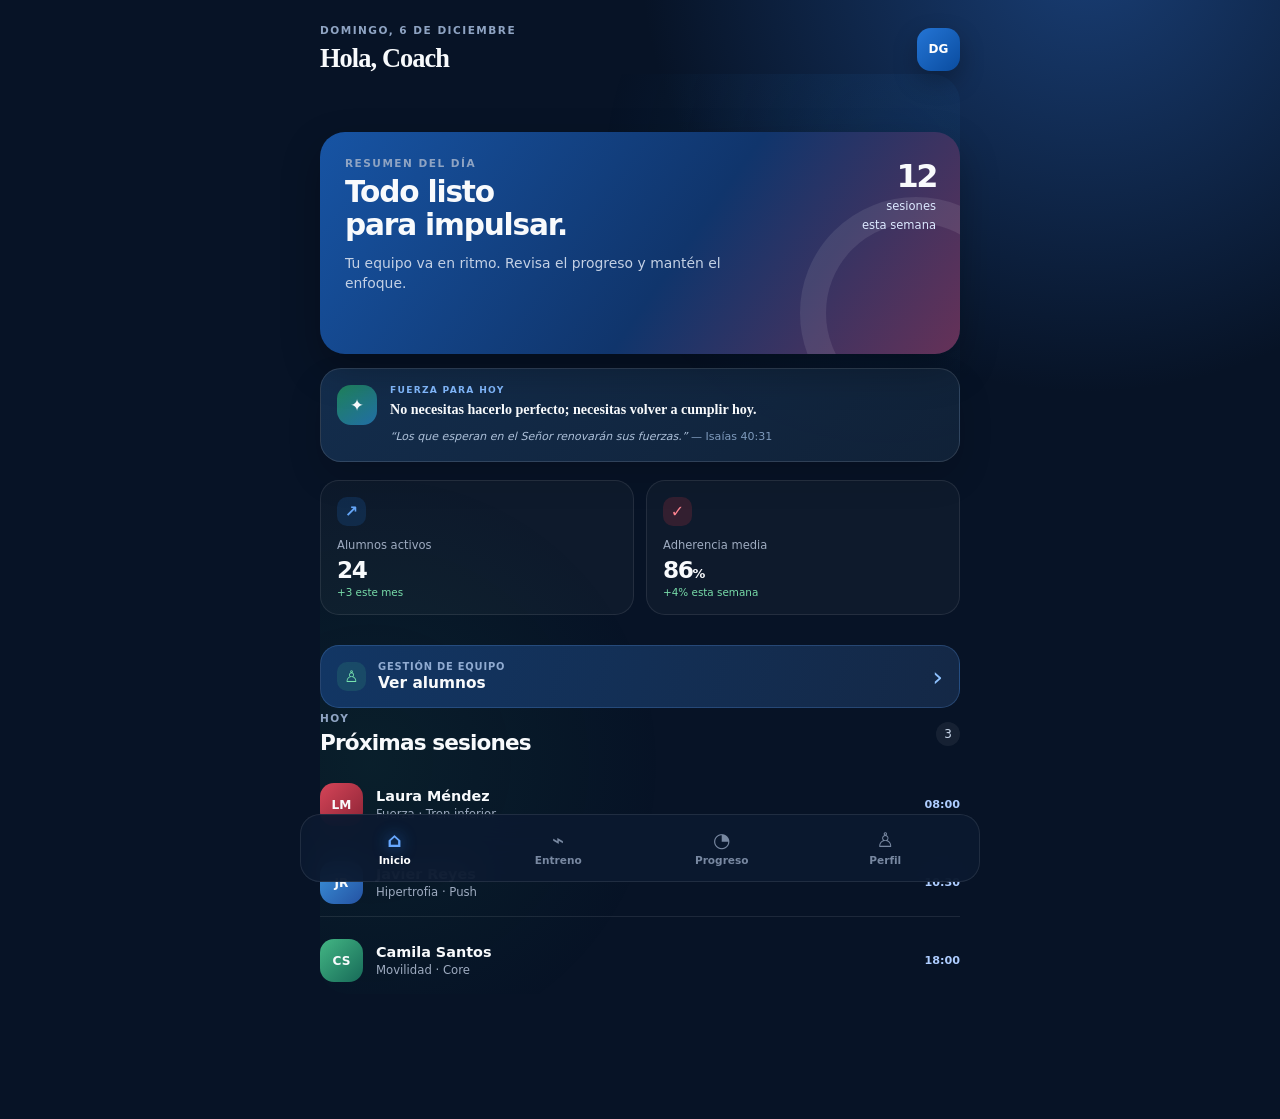
==== commit 3fbab5e9: "Corrige codificacion UTF-8 e iconos" ====
--- a/index.html
+++ b/index.html
@@ -26,56 +26,56 @@
       <section id="screen-home" class="screen active" aria-labelledby="page-title">
         <article class="hero-card">
           <div class="hero-copy">
-            <p class="label">RESUMEN DEL DÃA</p>
+            <p class="label">RESUMEN DEL DÍA</p>
             <h2>Todo listo<br />para impulsar.</h2>
-            <p>Tu equipo va en ritmo. Revisa el progreso y mantÃ©n el enfoque.</p>
+            <p>Tu equipo va en ritmo. Revisa el progreso y mantén el enfoque.</p>
           </div>
           <div class="hero-stat"><strong>12</strong><span>sesiones<br />esta semana</span></div>
         </article>
 
-        <section class="metric-grid" aria-label="MÃ©tricas de alumnos">
-          <article class="metric-card"><span class="metric-icon blue">â†—</span><p>Alumnos activos</p><strong>24</strong><small>+3 este mes</small></article>
-          <article class="metric-card"><span class="metric-icon red">âœ“</span><p>Adherencia media</p><strong>86<span>%</span></strong><small>+4% esta semana</small></article>
+        <section class="metric-grid" aria-label="Métricas de alumnos">
+          <article class="metric-card"><span class="metric-icon blue">↗</span><p>Alumnos activos</p><strong>24</strong><small>+3 este mes</small></article>
+          <article class="metric-card"><span class="metric-icon red">✓</span><p>Adherencia media</p><strong>86<span>%</span></strong><small>+4% esta semana</small></article>
         </section>
 
-        <button class="students-cta" id="open-students" type="button"><span class="metric-icon green">â™™</span><span><small>GESTIÃ“N DE EQUIPO</small><strong>Ver alumnos</strong></span><span class="cta-arrow">â€º</span></button>
+        <button class="students-cta" id="open-students" type="button"><span class="metric-icon green">♙</span><span><small>GESTIÓN DE EQUIPO</small><strong>Ver alumnos</strong></span><span class="cta-arrow">›</span></button>
 
         <section class="section-block">
-          <div class="section-heading"><div><p class="label">HOY</p><h2>PrÃ³ximas sesiones</h2></div><span class="count">3</span></div>
+          <div class="section-heading"><div><p class="label">HOY</p><h2>Próximas sesiones</h2></div><span class="count">3</span></div>
           <div id="sessions-list" class="session-list"></div>
         </section>
       </section>
 
       <section id="screen-workout" class="screen" aria-labelledby="workout-heading">
-        <div class="screen-intro"><p class="label">PROGRAMACIÃ“N</p><h2 id="workout-heading">Entrenamientos</h2><p>Rutinas activas de tu equipo para esta semana.</p></div>
-        <button class="library-cta" id="open-exercise-library" type="button"><span class="metric-icon blue">âŒ˜</span><span><small>BIBLIOTECA DE EJERCICIOS</small><strong>Explorar ejercicios</strong></span><span class="cta-arrow">â€º</span></button>
+        <div class="screen-intro"><p class="label">PROGRAMACIÓN</p><h2 id="workout-heading">Entrenamientos</h2><p>Rutinas activas de tu equipo para esta semana.</p></div>
+        <button class="library-cta" id="open-exercise-library" type="button"><span class="metric-icon blue">⌘</span><span><small>BIBLIOTECA DE EJERCICIOS</small><strong>Explorar ejercicios</strong></span><span class="cta-arrow">›</span></button>
         <div id="workout-list" class="program-list"></div>
       </section>
 
       <section id="screen-progress" class="screen" aria-labelledby="progress-heading">
-        <div class="screen-intro"><p class="label">SEGUIMIENTO</p><h2 id="progress-heading">Progreso del equipo</h2><p>Una vista rÃ¡pida de los hitos mÃ¡s recientes.</p></div>
+        <div class="screen-intro"><p class="label">SEGUIMIENTO</p><h2 id="progress-heading">Progreso del equipo</h2><p>Una vista rápida de los hitos más recientes.</p></div>
         <article class="progress-overview"><div><p>Constancia semanal</p><strong>86%</strong></div><div class="ring"><span>+4%</span></div></article>
         <div id="progress-list" class="progress-list"></div>
       </section>
 
       <section id="screen-profile" class="screen" aria-labelledby="profile-heading">
-        <div class="profile-card"><div class="avatar large">AR</div><div><p class="label">ENTRENADOR</p><h2 id="profile-heading">AndrÃ©s RodrÃ­guez</h2><p>Dulus Performance Coach</p></div></div>
-        <section class="profile-stats" aria-label="EstadÃ­sticas del entrenador"><div><strong>24</strong><span>Alumnos</span></div><div><strong>3</strong><span>Planes activos</span></div><div><strong>4.9</strong><span>ValoraciÃ³n</span></div></section>
-        <article class="profile-note"><span class="metric-icon green">âœ¦</span><div><h3>Tu equipo estÃ¡ creciendo</h3><p>Has sumado 3 nuevos alumnos este mes.</p></div></article>
+        <div class="profile-card"><div class="avatar large">AR</div><div><p class="label">ENTRENADOR</p><h2 id="profile-heading">Andrés Rodríguez</h2><p>Dulus Performance Coach</p></div></div>
+        <section class="profile-stats" aria-label="Estadísticas del entrenador"><div><strong>24</strong><span>Alumnos</span></div><div><strong>3</strong><span>Planes activos</span></div><div><strong>4.9</strong><span>Valoración</span></div></section>
+        <article class="profile-note"><span class="metric-icon green">✦</span><div><h3>Tu equipo está creciendo</h3><p>Has sumado 3 nuevos alumnos este mes.</p></div></article>
       </section>
 
       <section id="screen-students" class="screen" aria-labelledby="students-heading">
-        <div class="view-toolbar"><button class="back-button" type="button" data-back="home" aria-label="Volver al inicio">â€¹</button><div><p class="label">GESTIÃ“N DE EQUIPO</p><h2 id="students-heading">Alumnos</h2></div><button class="add-student" id="open-student-form" type="button">+ Nuevo</button></div>
-        <p class="students-subtitle">Controla los objetivos y la informaciÃ³n esencial de tu equipo.</p><div id="students-list" class="students-list"></div>
+        <div class="view-toolbar"><button class="back-button" type="button" data-back="home" aria-label="Volver al inicio">‹</button><div><p class="label">GESTIÓN DE EQUIPO</p><h2 id="students-heading">Alumnos</h2></div><button class="add-student" id="open-student-form" type="button">+ Nuevo</button></div>
+        <p class="students-subtitle">Controla los objetivos y la información esencial de tu equipo.</p><div id="students-list" class="students-list"></div>
       </section>
 
       <section id="screen-student-detail" class="screen" aria-labelledby="student-detail-name">
-        <div class="view-toolbar"><button class="back-button" type="button" data-back="students" aria-label="Volver a alumnos">â€¹</button><p class="label">FICHA DE ALUMNO</p></div><div id="student-detail"></div>
+        <div class="view-toolbar"><button class="back-button" type="button" data-back="students" aria-label="Volver a alumnos">‹</button><p class="label">FICHA DE ALUMNO</p></div><div id="student-detail"></div>
       </section>
 
       <section id="screen-library" class="screen" aria-labelledby="library-heading">
-        <div class="view-toolbar"><button class="back-button" type="button" data-back="workout" aria-label="Volver a entrenamientos">â€¹</button><div><p class="label">RECURSOS DE ENTRENAMIENTO</p><h2 id="library-heading">Biblioteca</h2></div></div>
-        <p class="students-subtitle">Explora tÃ©cnicas y movimientos listos para incorporarse a futuras rutinas.</p>
+        <div class="view-toolbar"><button class="back-button" type="button" data-back="workout" aria-label="Volver a entrenamientos">‹</button><div><p class="label">RECURSOS DE ENTRENAMIENTO</p><h2 id="library-heading">Biblioteca</h2></div></div>
+        <p class="students-subtitle">Explora técnicas y movimientos listos para incorporarse a futuras rutinas.</p>
         <div class="library-filters" aria-label="Filtros de ejercicios">
           <label class="library-search"><span class="sr-only">Buscar ejercicio</span><input id="exercise-search" type="search" placeholder="Buscar por nombre" autocomplete="off" /></label>
           <div class="library-selects"><label>Grupo muscular<select id="exercise-muscle-filter"><option value="">Todos los grupos</option></select></label><label>Con pesas<select id="exercise-load-filter"><option value="">Todos</option><option value="true">Con pesas</option><option value="false">Sin pesas</option></select></label></div>
@@ -86,39 +86,39 @@
       </section>
 
       <section id="screen-library-detail" class="screen" aria-labelledby="exercise-detail-title">
-        <div class="view-toolbar"><button class="back-button" type="button" data-back="library" aria-label="Volver a la biblioteca">â€¹</button><p class="label">BIBLIOTECA DE EJERCICIOS</p></div><div id="exercise-detail"></div>
+        <div class="view-toolbar"><button class="back-button" type="button" data-back="library" aria-label="Volver a la biblioteca">‹</button><p class="label">BIBLIOTECA DE EJERCICIOS</p></div><div id="exercise-detail"></div>
       </section>
     </main>
 
     <div class="modal" id="student-modal" aria-hidden="true" role="dialog" aria-modal="true" aria-labelledby="student-form-title">
-      <div class="modal-panel"><div class="modal-heading"><div><p class="label">NUEVO REGISTRO</p><h2 id="student-form-title">Agregar alumno</h2></div><button class="close-button" id="close-student-form" type="button" aria-label="Cerrar formulario">Ã—</button></div>
-        <form id="student-form"><label>Nombre completo<input id="student-name" name="name" type="text" placeholder="Ej. Andrea Castillo" required /></label><label class="photo-picker" for="student-photo"><span class="photo-preview" id="photo-preview"><span>+</span></span><span class="photo-label">Foto de perfil<small>Opcional Â· JPG, PNG o WebP</small></span><input id="student-photo" name="photo-file" type="file" accept="image/jpeg,image/png,image/webp" /></label><div class="form-grid"><label>Edad<input name="age" type="number" min="12" max="100" placeholder="26" required /></label><label>Peso<div class="unit-field"><input id="weight-input" name="weight" type="number" min="25" max="700" step="0.1" placeholder="68" required /><select id="weight-unit" name="weightUnit" aria-label="Unidad de peso"><option value="kg">kg</option><option value="lb">lb</option></select></div><small class="conversion-readout" id="weight-conversion" aria-live="polite">Equivalente: â€”</small></label></div><label>Unidad de estatura<select id="height-unit" name="heightUnit"><option value="cm">CentÃ­metros (cm)</option><option value="ft-in">Pies / pulgadas (ft/in)</option></select></label><div id="height-cm-group"><label>Estatura (cm)<input id="height-cm" name="heightCm" type="number" min="100" max="250" placeholder="168" required /><small class="conversion-readout" id="height-conversion" aria-live="polite">Equivalente: â€”</small></label></div><div id="height-imperial-group" class="form-grid" hidden><label>Pies (ft)<input id="height-ft" name="heightFt" type="number" min="3" max="8" placeholder="5" disabled /></label><label>Pulgadas (in)<input id="height-in" name="heightIn" type="number" min="0" max="11" step="0.1" placeholder="6" disabled /></label><small class="conversion-readout imperial-conversion" id="height-conversion-imperial" aria-live="polite">Equivalente: â€”</small></div><label>Objetivo<select name="goal" required><option value="">Selecciona un objetivo</option><option>Ganar masa muscular</option><option>Perder grasa</option><option>Mejorar fuerza</option><option>Mejorar movilidad</option></select></label><button class="submit-student" type="submit">Guardar alumno</button></form>
+      <div class="modal-panel"><div class="modal-heading"><div><p class="label">NUEVO REGISTRO</p><h2 id="student-form-title">Agregar alumno</h2></div><button class="close-button" id="close-student-form" type="button" aria-label="Cerrar formulario">×</button></div>
+        <form id="student-form"><label>Nombre completo<input id="student-name" name="name" type="text" placeholder="Ej. Andrea Castillo" required /></label><label class="photo-picker" for="student-photo"><span class="photo-preview" id="photo-preview"><span>+</span></span><span class="photo-label">Foto de perfil<small>Opcional · JPG, PNG o WebP</small></span><input id="student-photo" name="photo-file" type="file" accept="image/jpeg,image/png,image/webp" /></label><div class="form-grid"><label>Edad<input name="age" type="number" min="12" max="100" placeholder="26" required /></label><label>Peso<div class="unit-field"><input id="weight-input" name="weight" type="number" min="25" max="700" step="0.1" placeholder="68" required /><select id="weight-unit" name="weightUnit" aria-label="Unidad de peso"><option value="kg">kg</option><option value="lb">lb</option></select></div><small class="conversion-readout" id="weight-conversion" aria-live="polite">Equivalente: —</small></label></div><label>Unidad de estatura<select id="height-unit" name="heightUnit"><option value="cm">Centímetros (cm)</option><option value="ft-in">Pies / pulgadas (ft/in)</option></select></label><div id="height-cm-group"><label>Estatura (cm)<input id="height-cm" name="heightCm" type="number" min="100" max="250" placeholder="168" required /><small class="conversion-readout" id="height-conversion" aria-live="polite">Equivalente: —</small></label></div><div id="height-imperial-group" class="form-grid" hidden><label>Pies (ft)<input id="height-ft" name="heightFt" type="number" min="3" max="8" placeholder="5" disabled /></label><label>Pulgadas (in)<input id="height-in" name="heightIn" type="number" min="0" max="11" step="0.1" placeholder="6" disabled /></label><small class="conversion-readout imperial-conversion" id="height-conversion-imperial" aria-live="polite">Equivalente: —</small></div><label>Objetivo<select name="goal" required><option value="">Selecciona un objetivo</option><option>Ganar masa muscular</option><option>Perder grasa</option><option>Mejorar fuerza</option><option>Mejorar movilidad</option></select></label><button class="submit-student" type="submit">Guardar alumno</button></form>
       </div>
     </div>
 
     <div class="modal" id="measurement-modal" aria-hidden="true" role="dialog" aria-modal="true" aria-labelledby="measurement-form-title">
-      <div class="modal-panel measurement-panel"><div class="modal-heading"><div><p class="label">SEGUIMIENTO FÃSICO</p><h2 id="measurement-form-title">AÃ±adir mediciÃ³n</h2></div><button class="close-button" id="close-measurement-form" type="button" aria-label="Cerrar formulario">Ã—</button></div>
-        <form id="measurement-form"><section class="measurement-group"><p class="label">INFORMACIÃ“N GENERAL</p><label>Fecha de mediciÃ³n<input id="measurement-date" name="date" type="date" required /></label><label>Peso corporal<div class="unit-field"><input id="measurement-weight" name="weight" type="number" min="20" max="700" step="0.1" placeholder="80" required /><select id="measurement-weight-unit" name="weightUnit" aria-label="Unidad de peso"><option value="kg">kg</option><option value="lb">lb</option></select></div><small class="conversion-readout" id="measurement-weight-conversion" aria-live="polite">Equivalente: â€”</small></label></section>
-          <section class="measurement-group"><p class="label">TREN SUPERIOR</p><div class="measurement-fields"><label>Cuello<input name="neck" data-measure-input type="number" min="1" step="0.1" required /><small data-measure-readout></small></label><label>Hombros<input name="shoulders" data-measure-input type="number" min="1" step="0.1" required /><small data-measure-readout></small></label><label>Pecho / TÃ³rax<input name="chest" data-measure-input type="number" min="1" step="0.1" required /><small data-measure-readout></small></label><label>Brazo izquierdo<input name="leftArm" data-measure-input type="number" min="1" step="0.1" required /><small data-measure-readout></small></label><label>Brazo derecho<input name="rightArm" data-measure-input type="number" min="1" step="0.1" required /><small data-measure-readout></small></label><label>Antebrazo izquierdo<input name="leftForearm" data-measure-input type="number" min="1" step="0.1" required /><small data-measure-readout></small></label><label>Antebrazo derecho<input name="rightForearm" data-measure-input type="number" min="1" step="0.1" required /><small data-measure-readout></small></label></div></section>
-          <section class="measurement-group"><p class="label">ZONA MEDIA</p><div class="measurement-fields"><label>Cintura<input name="waist" data-measure-input type="number" min="1" step="0.1" required /><small data-measure-readout></small></label><label>Abdomen<input name="abdomen" data-measure-input type="number" min="1" step="0.1" required /><small data-measure-readout></small></label><label>Cadera<input name="hips" data-measure-input type="number" min="1" step="0.1" required /><small data-measure-readout></small></label><label>GlÃºteos<input name="glutes" data-measure-input type="number" min="1" step="0.1" required /><small data-measure-readout></small></label></div></section>
+      <div class="modal-panel measurement-panel"><div class="modal-heading"><div><p class="label">SEGUIMIENTO FÍSICO</p><h2 id="measurement-form-title">Añadir medición</h2></div><button class="close-button" id="close-measurement-form" type="button" aria-label="Cerrar formulario">×</button></div>
+        <form id="measurement-form"><section class="measurement-group"><p class="label">INFORMACIÓN GENERAL</p><label>Fecha de medición<input id="measurement-date" name="date" type="date" required /></label><label>Peso corporal<div class="unit-field"><input id="measurement-weight" name="weight" type="number" min="20" max="700" step="0.1" placeholder="80" required /><select id="measurement-weight-unit" name="weightUnit" aria-label="Unidad de peso"><option value="kg">kg</option><option value="lb">lb</option></select></div><small class="conversion-readout" id="measurement-weight-conversion" aria-live="polite">Equivalente: —</small></label></section>
+          <section class="measurement-group"><p class="label">TREN SUPERIOR</p><div class="measurement-fields"><label>Cuello<input name="neck" data-measure-input type="number" min="1" step="0.1" required /><small data-measure-readout></small></label><label>Hombros<input name="shoulders" data-measure-input type="number" min="1" step="0.1" required /><small data-measure-readout></small></label><label>Pecho / Tórax<input name="chest" data-measure-input type="number" min="1" step="0.1" required /><small data-measure-readout></small></label><label>Brazo izquierdo<input name="leftArm" data-measure-input type="number" min="1" step="0.1" required /><small data-measure-readout></small></label><label>Brazo derecho<input name="rightArm" data-measure-input type="number" min="1" step="0.1" required /><small data-measure-readout></small></label><label>Antebrazo izquierdo<input name="leftForearm" data-measure-input type="number" min="1" step="0.1" required /><small data-measure-readout></small></label><label>Antebrazo derecho<input name="rightForearm" data-measure-input type="number" min="1" step="0.1" required /><small data-measure-readout></small></label></div></section>
+          <section class="measurement-group"><p class="label">ZONA MEDIA</p><div class="measurement-fields"><label>Cintura<input name="waist" data-measure-input type="number" min="1" step="0.1" required /><small data-measure-readout></small></label><label>Abdomen<input name="abdomen" data-measure-input type="number" min="1" step="0.1" required /><small data-measure-readout></small></label><label>Cadera<input name="hips" data-measure-input type="number" min="1" step="0.1" required /><small data-measure-readout></small></label><label>Glúteos<input name="glutes" data-measure-input type="number" min="1" step="0.1" required /><small data-measure-readout></small></label></div></section>
           <section class="measurement-group"><p class="label">TREN INFERIOR</p><div class="measurement-fields"><label>Muslo izquierdo<input name="leftThigh" data-measure-input type="number" min="1" step="0.1" required /><small data-measure-readout></small></label><label>Muslo derecho<input name="rightThigh" data-measure-input type="number" min="1" step="0.1" required /><small data-measure-readout></small></label><label>Pantorrilla izquierda<input name="leftCalf" data-measure-input type="number" min="1" step="0.1" required /><small data-measure-readout></small></label><label>Pantorrilla derecha<input name="rightCalf" data-measure-input type="number" min="1" step="0.1" required /><small data-measure-readout></small></label></div></section>
-          <label>Unidad de perÃ­metros<select id="measurement-perimeter-unit" name="perimeterUnit"><option value="cm">CentÃ­metros (cm)</option><option value="in">Pulgadas (in)</option></select></label><div class="measurement-actions"><button class="secondary-action" id="cancel-measurement" type="button">Cancelar</button><button class="submit-student" type="submit">Guardar mediciÃ³n</button></div></form>
+          <label>Unidad de perímetros<select id="measurement-perimeter-unit" name="perimeterUnit"><option value="cm">Centímetros (cm)</option><option value="in">Pulgadas (in)</option></select></label><div class="measurement-actions"><button class="secondary-action" id="cancel-measurement" type="button">Cancelar</button><button class="submit-student" type="submit">Guardar medición</button></div></form>
       </div>
     </div>
 
     <div class="modal" id="progress-photo-modal" aria-hidden="true" role="dialog" aria-modal="true" aria-labelledby="progress-photo-form-title">
-      <div class="modal-panel photo-session-panel"><div class="modal-heading"><div><p class="label">REGISTRO VISUAL</p><h2 id="progress-photo-form-title">AÃ±adir fotos</h2></div><button class="close-button" id="close-progress-photo-form" type="button" aria-label="Cerrar formulario">Ã—</button></div>
-        <form id="progress-photo-form"><label>Fecha de la sesiÃ³n<input id="progress-photo-date" name="date" type="date" required /></label><p class="photo-form-help">AÃ±ade una, dos o las tres posiciones. Las fotos se guardan en esta sesiÃ³n.</p><div class="progress-upload-grid"><label class="progress-upload" for="progress-front"><span class="progress-preview" id="preview-front">+</span><span>Frontal<small>Seleccionar foto</small></span><input id="progress-front" name="front" type="file" accept="image/jpeg,image/png,image/webp" /></label><label class="progress-upload" for="progress-side"><span class="progress-preview" id="preview-side">+</span><span>Lateral<small>Seleccionar foto</small></span><input id="progress-side" name="side" type="file" accept="image/jpeg,image/png,image/webp" /></label><label class="progress-upload" for="progress-back"><span class="progress-preview" id="preview-back">+</span><span>Espalda<small>Seleccionar foto</small></span><input id="progress-back" name="back" type="file" accept="image/jpeg,image/png,image/webp" /></label></div><div class="measurement-actions"><button class="secondary-action" id="cancel-progress-photo" type="button">Cancelar</button><button class="submit-student" type="submit">Guardar fotos</button></div></form>
+      <div class="modal-panel photo-session-panel"><div class="modal-heading"><div><p class="label">REGISTRO VISUAL</p><h2 id="progress-photo-form-title">Añadir fotos</h2></div><button class="close-button" id="close-progress-photo-form" type="button" aria-label="Cerrar formulario">×</button></div>
+        <form id="progress-photo-form"><label>Fecha de la sesión<input id="progress-photo-date" name="date" type="date" required /></label><p class="photo-form-help">Añade una, dos o las tres posiciones. Las fotos se guardan en esta sesión.</p><div class="progress-upload-grid"><label class="progress-upload" for="progress-front"><span class="progress-preview" id="preview-front">+</span><span>Frontal<small>Seleccionar foto</small></span><input id="progress-front" name="front" type="file" accept="image/jpeg,image/png,image/webp" /></label><label class="progress-upload" for="progress-side"><span class="progress-preview" id="preview-side">+</span><span>Lateral<small>Seleccionar foto</small></span><input id="progress-side" name="side" type="file" accept="image/jpeg,image/png,image/webp" /></label><label class="progress-upload" for="progress-back"><span class="progress-preview" id="preview-back">+</span><span>Espalda<small>Seleccionar foto</small></span><input id="progress-back" name="back" type="file" accept="image/jpeg,image/png,image/webp" /></label></div><div class="measurement-actions"><button class="secondary-action" id="cancel-progress-photo" type="button">Cancelar</button><button class="submit-student" type="submit">Guardar fotos</button></div></form>
       </div>
     </div>
 
-    <div class="photo-lightbox" id="photo-lightbox" aria-hidden="true" role="dialog" aria-modal="true" aria-label="Foto de progreso ampliada"><button class="close-button" id="close-photo-lightbox" type="button" aria-label="Cerrar foto">Ã—</button><img id="lightbox-image" alt="Foto de progreso ampliada" /></div>
+    <div class="photo-lightbox" id="photo-lightbox" aria-hidden="true" role="dialog" aria-modal="true" aria-label="Foto de progreso ampliada"><button class="close-button" id="close-photo-lightbox" type="button" aria-label="Cerrar foto">×</button><img id="lightbox-image" alt="Foto de progreso ampliada" /></div>
 
-    <nav class="bottom-nav" aria-label="NavegaciÃ³n principal">
-      <button class="nav-item active" type="button" data-screen="home" aria-current="page"><span class="nav-icon">âŒ‚</span><span>Inicio</span></button>
-      <button class="nav-item" type="button" data-screen="workout"><span class="nav-icon">âŒ</span><span>Entreno</span></button>
-      <button class="nav-item" type="button" data-screen="progress"><span class="nav-icon">â—”</span><span>Progreso</span></button>
-      <button class="nav-item" type="button" data-screen="profile"><span class="nav-icon">â™™</span><span>Perfil</span></button>
+    <nav class="bottom-nav" aria-label="Navegación principal">
+      <button class="nav-item active" type="button" data-screen="home" aria-current="page"><span class="nav-icon">⌂</span><span>Inicio</span></button>
+      <button class="nav-item" type="button" data-screen="workout"><span class="nav-icon">⌁</span><span>Entreno</span></button>
+      <button class="nav-item" type="button" data-screen="progress"><span class="nav-icon">◔</span><span>Progreso</span></button>
+      <button class="nav-item" type="button" data-screen="profile"><span class="nav-icon">♙</span><span>Perfil</span></button>
     </nav>
     <script src="storage.js"></script>
     <script src="exercises.js"></script>
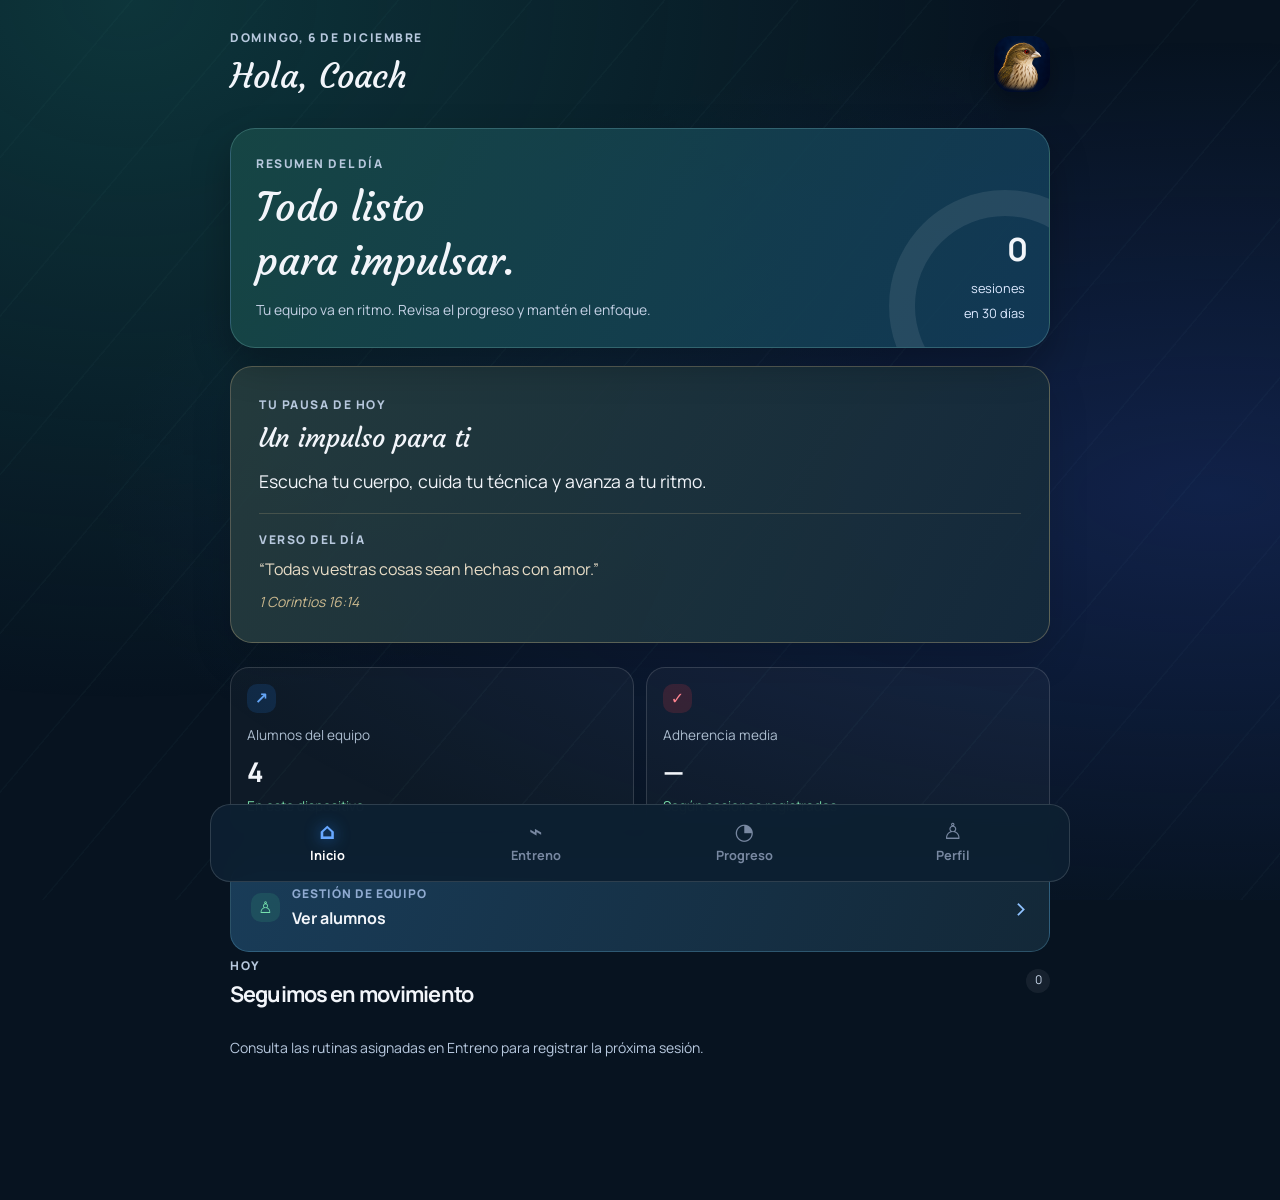
==== commit 1ea3996a: "Integra Dulus multiusuario, catálogo y seguimiento coach alumno" ====
--- a/index.html
+++ b/index.html
@@ -5,8 +5,9 @@
     <meta name="viewport" content="width=device-width, initial-scale=1.0, viewport-fit=cover" />
     <meta name="theme-color" content="#071326" />
     <meta name="description" content="Seguimiento de entrenamiento para alumnos de Dulus Gym Track." />
+    <link rel="icon" href="icons/dulus-192.png" type="image/png" />
     <link rel="manifest" href="manifest.webmanifest" />
-    <link rel="apple-touch-icon" href="icons/icon-192.svg" />
+    <link rel="apple-touch-icon" href="icons/dulus-192.png" />
     <link rel="stylesheet" href="styles.css" />
     <link rel="stylesheet" href="library.css" />
     <link rel="stylesheet" href="workouts.css" />
@@ -20,7 +21,7 @@
           <p class="eyebrow" id="page-kicker">DOMINGO, 7 DE SEPTIEMBRE</p>
           <h1 id="page-title">Hola, Coach</h1>
         </div>
-        <div class="brand-mark" aria-label="Dulus Gym Track">DG</div>
+        <div class="brand-mark" aria-label="Dulus Gym Track"><img src="icons/dulus-192.png" alt="Dulus dominicus, símbolo de Dulus Gym Track"></div>
       </header>
 
       <section id="screen-home" class="screen active" aria-labelledby="page-title">
@@ -59,6 +60,7 @@
       </section>
 
       <section id="screen-profile" class="screen" aria-labelledby="profile-heading">
+        <a class="library-cta" href="account.html"><span class="metric-icon green">+</span><span><small>CUENTA Y EQUIPO</small><strong>Crear cuenta o iniciar sesión</strong></span><span class="cta-arrow">›</span></a>
         <div class="profile-card"><div class="avatar large">AR</div><div><p class="label">ENTRENADOR</p><h2 id="profile-heading">Andrés Rodríguez</h2><p>Dulus Performance Coach</p></div></div>
         <section class="profile-stats" aria-label="Estadísticas del entrenador"><div><strong>24</strong><span>Alumnos</span></div><div><strong>3</strong><span>Planes activos</span></div><div><strong>4.9</strong><span>Valoración</span></div></section>
         <article class="profile-note"><span class="metric-icon green">✦</span><div><h3>Tu equipo está creciendo</h3><p>Has sumado 3 nuevos alumnos este mes.</p></div></article>
@@ -75,10 +77,10 @@
 
       <section id="screen-library" class="screen" aria-labelledby="library-heading">
         <div class="view-toolbar"><button class="back-button" type="button" data-back="workout" aria-label="Volver a entrenamientos">‹</button><div><p class="label">RECURSOS DE ENTRENAMIENTO</p><h2 id="library-heading">Biblioteca</h2></div></div>
-        <p class="students-subtitle">Explora técnicas y movimientos listos para incorporarse a futuras rutinas.</p>
+        <p class="students-subtitle">Explora el catálogo completo y elige ejercicios para tus alumnos. Filtra por músculo, equipamiento o carga.</p>
         <div class="library-filters" aria-label="Filtros de ejercicios">
           <label class="library-search"><span class="sr-only">Buscar ejercicio</span><input id="exercise-search" type="search" placeholder="Buscar por nombre" autocomplete="off" /></label>
-          <div class="library-selects"><label>Grupo muscular<select id="exercise-muscle-filter"><option value="">Todos los grupos</option></select></label><label>Con pesas<select id="exercise-load-filter"><option value="">Todos</option><option value="true">Con pesas</option><option value="false">Sin pesas</option></select></label></div>
+          <div class="library-selects"><label>Grupo muscular<select id="exercise-muscle-filter"><option value="">Todos los grupos</option></select></label><label>Con pesas<select id="exercise-load-filter"><option value="">Todos</option><option value="true">Con pesas</option><option value="false">Sin pesas</option><option value="null">Carga sin especificar</option></select></label></div>
           <div class="equipment-chips" id="equipment-filters" aria-label="Filtrar por equipamiento"></div>
         </div>
         <p class="library-count" id="exercise-count" aria-live="polite"></p>
@@ -122,9 +124,25 @@
     </nav>
     <script src="storage.js"></script>
     <script src="exercises.js"></script>
+    <script src="exercise-media.js"></script>
+    <script src="exercise-catalog-data.js"></script>
+    <script src="catalog.js"></script>
     <script src="app.js"></script>
     <script src="library.js"></script>
     <script src="workouts.js"></script>
+    <script src="community.js"></script>
     <script src="experience.js"></script>
+    <script>
+      if ('serviceWorker' in navigator) {
+        window.addEventListener('load', () => {
+          navigator.serviceWorker.register('./service-worker.js').catch(error => console.warn('No se pudo activar el modo sin conexión.', error));
+          navigator.serviceWorker.addEventListener('controllerchange', () => {
+            if(document.querySelector('#app-update'))return;
+            const notice=document.createElement('button');notice.id='app-update';notice.className='action-button';notice.textContent='Nueva versión lista · Actualizar';notice.style.cssText='position:fixed;top:12px;left:50%;transform:translateX(-50%);z-index:100';
+            notice.onclick=()=>location.reload();document.body.append(notice);
+          });
+        });
+      }
+    </script>
   </body>
 </html>
--- a/library.css
+++ b/library.css
@@ -4,3 +4,5 @@
 .exercise-detail-hero{display:flex;align-items:flex-start;justify-content:space-between;gap:12px;margin-top:8px;padding:21px;border:1px solid var(--line);border-radius:22px;background:linear-gradient(135deg,#17345d,#101f38)}.exercise-detail-hero .label{margin-bottom:8px}.exercise-detail-hero h2{font-size:1.4rem}.exercise-alternative{margin:7px 0 0;color:#abc0df;font-size:.77rem}.exercise-media-placeholder,.exercise-media-ready{display:grid;place-items:center;min-height:130px;margin-top:12px;border:1px dashed #ffffff2a;border-radius:18px;background:linear-gradient(140deg,#122c50,#0b192d);color:#89a8cf;text-align:center}.exercise-media-placeholder span{display:grid;place-items:center;width:36px;height:36px;border-radius:50%;background:#2475d52e;color:#9dcbff}.exercise-media-placeholder p{max-width:190px;margin:9px 0 0;font-size:.69rem;line-height:1.45}.exercise-media-ready{min-height:100px;font-size:.74rem}.exercise-meta{display:grid;grid-template-columns:repeat(3,1fr);gap:8px;margin-top:12px}.exercise-meta div{padding:11px 9px;border:1px solid var(--line);border-radius:14px;background:#ffffff08;text-align:center}.exercise-meta span{display:block;color:#8fa4c3;font-size:.54rem;font-weight:800}.exercise-meta strong{display:block;margin-top:5px;font-size:.67rem;line-height:1.25}.exercise-detail-section{margin-top:12px;padding:16px;border:1px solid var(--line);border-radius:18px;background:#ffffff08}.exercise-detail-section h3{margin:0 0 10px;font-size:.88rem}.exercise-detail-list{display:grid;gap:9px;margin:0;padding-left:19px;color:#cbd8e9;font-size:.74rem;line-height:1.42}.exercise-detail-list li::marker{color:#67a8f7}.variant-list{display:flex;flex-wrap:wrap;gap:7px}.variant-list span{border-radius:12px;background:#2475d526;color:#a9ccf9;padding:7px 9px;font-size:.67rem;font-weight:700}
 .goal-fieldset{display:grid;gap:10px;margin:4px 0 0;padding:14px;border:1px solid var(--line);border-radius:18px;background:#ffffff05}.goal-fieldset legend{padding:0 6px;color:#e6eef9;font-size:.78rem;font-weight:850}.goal-help,.goal-form-message{margin:0;color:#8499b5;font-size:.64rem;line-height:1.45}.goal-options{display:flex;flex-wrap:wrap;gap:7px}.goal-chip{position:relative}.goal-chip input{position:absolute;opacity:0;pointer-events:none}.goal-chip span{display:block;border:1px solid #ffffff1d;border-radius:14px;background:#ffffff08;color:#b6c6da;padding:8px 10px;font-size:.64rem;font-weight:750;cursor:pointer;transition:.18s}.goal-chip input:checked+span{border-color:#4691ee;background:linear-gradient(135deg,#216cc247,#218f5c38);color:#f1f7ff;box-shadow:0 0 0 1px #4691ee2e inset}.custom-goal-label{display:grid;gap:6px}.goal-form-message{min-height:1em;color:#6fcfa0}.secondary-goals{margin-top:9px}.secondary-goals>span{display:block;color:#8298b5;font-size:.58rem;font-weight:750}.secondary-goals>div{display:flex;flex-wrap:wrap;gap:5px;margin-top:6px}.secondary-goals em{border-radius:10px;background:#2475d522;color:#a7c8ef;padding:5px 7px;font-size:.58rem;font-style:normal;font-weight:700}
 @media (max-width:360px){.library-selects{grid-template-columns:1fr}.exercise-card{padding:11px}.exercise-card-level{display:none}.exercise-meta{gap:5px}.exercise-meta div{padding:9px 5px}.exercise-meta strong{font-size:.6rem}}
+
+.exercise-card-thumb{display:grid;place-items:center;flex:none;width:48px;height:48px;overflow:hidden;border:1px solid #ffffff16;border-radius:13px;background:#102640;color:#8fc2ff}.exercise-card-thumb img{width:100%;height:100%;object-fit:contain;background:#f4f5f7}.exercise-card-thumb>span{font-size:1rem}.exercise-media-gallery{display:grid;grid-template-columns:repeat(2,minmax(0,1fr));gap:9px;margin-top:12px}.exercise-media-gallery figure{position:relative;overflow:hidden;margin:0;border:1px solid #ffffff1d;border-radius:17px;background:#f4f5f7}.exercise-media-gallery img{display:block;width:100%;aspect-ratio:4/3;object-fit:contain}.exercise-media-gallery figcaption{padding:8px;background:#102640;color:#e9f2ff;font-size:.75rem;font-weight:800;text-align:center}.exercise-media-note{margin:7px 3px 0;color:#a9bdd8;font-size:.8125rem;line-height:1.4}@media(max-width:360px){.exercise-card-thumb{width:42px;height:42px}.exercise-media-gallery{gap:6px}}
--- a/experience.css
+++ b/experience.css
@@ -1,11 +1,44 @@
-/* Capa visual y de motivación de Dulus Gym Track */
-#screen-home{background:radial-gradient(circle at 88% 10%,#1d5fa02b 0,transparent 28%),radial-gradient(circle at 8% 75%,#1f8a5d1a 0,transparent 32%)}
-#screen-workout{background:radial-gradient(circle at 90% 16%,#d9294524 0,transparent 30%),radial-gradient(circle at 10% 76%,#285ecb24 0,transparent 30%)}
-#screen-progress{background:radial-gradient(circle at 88% 18%,#159b6824 0,transparent 30%),radial-gradient(circle at 9% 73%,#2f71c421 0,transparent 30%)}
-#screen-profile{background:radial-gradient(circle at 87% 16%,#7b4ce826 0,transparent 30%),radial-gradient(circle at 10% 75%,#1e7c6222 0,transparent 30%)}
-#screen-students,#screen-student-detail{background:radial-gradient(circle at 90% 14%,#2169ac25 0,transparent 30%),radial-gradient(circle at 7% 82%,#3b965b1a 0,transparent 30%)}
-#screen-library,#screen-library-detail{background:radial-gradient(circle at 88% 12%,#215eac28 0,transparent 31%),radial-gradient(circle at 10% 82%,#ab25361a 0,transparent 27%)}
-.screen{border-radius:28px;background-clip:padding-box}.screen-intro h2,.view-toolbar h2,#page-title,.detail-hero h2,.exercise-detail-hero h2{font-family:"Palatino Linotype","Book Antiqua",Georgia,serif;letter-spacing:-.035em}.label,.eyebrow{letter-spacing:.14em}
-.dulus-inspiration{display:grid;grid-template-columns:auto 1fr;gap:13px;margin:14px 0 18px;padding:16px;border:1px solid #ffffff20;border-radius:21px;background:linear-gradient(135deg,#142e4ef2,#112238f2);box-shadow:0 16px 34px #00000024}.inspiration-icon{display:grid;place-items:center;width:40px;height:40px;border-radius:14px;background:linear-gradient(145deg,#1f835b,#216da5);font-size:1.05rem}.inspiration-kicker{margin:0 0 5px;color:#83baff;font-size:.57rem;font-weight:900;letter-spacing:.14em}.dulus-inspiration strong{display:block;font-family:"Palatino Linotype","Book Antiqua",Georgia,serif;font-size:.88rem;line-height:1.4}.dulus-inspiration blockquote{margin:9px 0 0;color:#adc0d9;font-size:.69rem;font-style:italic;line-height:1.5}.dulus-inspiration blockquote span{color:#7f9bbd;font-style:normal}
-.dulus-settings-card{display:flex;align-items:center;justify-content:space-between;gap:16px;margin-top:15px;padding:17px;border:1px solid var(--line);border-radius:20px;background:#ffffff08}.dulus-settings-card h3{margin:4px 0 5px;font-size:.9rem}.dulus-settings-card p:not(.label){margin:0;color:var(--muted);font-size:.69rem;line-height:1.45}.dulus-switch{position:relative;flex:none;width:50px;height:29px}.dulus-switch input{position:absolute;opacity:0}.dulus-switch span{position:absolute;inset:0;border:1px solid #ffffff24;border-radius:20px;background:#ffffff18;cursor:pointer;transition:.2s}.dulus-switch span:before{content:"";position:absolute;left:3px;top:3px;width:21px;height:21px;border-radius:50%;background:#91a3b8;transition:.2s}.dulus-switch input:checked+span{border-color:#4ac58f;background:#1d8d61}.dulus-switch input:checked+span:before{transform:translateX(21px);background:#fff}
-@media(max-width:380px){.dulus-inspiration{padding:13px}.dulus-inspiration strong{font-size:.82rem}.dulus-settings-card{padding:14px}}
+
+@font-face{font-family:Manrope;src:url('./assets/fonts/Manrope[wght].ttf') format('truetype');font-weight:200 800;font-display:swap}
+@font-face{font-family:Courgette;src:url('./assets/fonts/Courgette-Regular.ttf') format('truetype');font-weight:400;font-display:swap}
+:root{--text:#f2f5fa;--muted:#adbed0;--line:#ffffff24;--blue:#438ded}
+body{font-family:Manrope,system-ui,sans-serif;font-size:16px;line-height:1.55;background:#071320;isolation:isolate}
+body:before{content:"";position:fixed;inset:0;z-index:-1;pointer-events:none;background:radial-gradient(ellipse at 10% 0%,#17696366,transparent 55%),radial-gradient(ellipse at 95% 55%,#2844a84d,transparent 65%),repeating-linear-gradient(130deg,transparent 0 100px,#80cfc708 101px 102px)}
+body[data-section="workout"]:before,body[data-section="routine-detail"]:before{background:radial-gradient(ellipse at 100% 10%,#d0813b40,transparent 55%),repeating-linear-gradient(125deg,transparent 0 75px,#ecb66b0d 76px 77px),linear-gradient(145deg,#131b30,#1d1824)}
+body[data-section="progress"]:before,body[data-section="community-profile"]:before{background:radial-gradient(ellipse at 15% 20%,#1b967548,transparent 65%),repeating-radial-gradient(ellipse at 100% 100%,transparent 0 75px,#7be1c30a 76px 78px),#071c22}
+body[data-section="library"]:before,body[data-section="library-detail"]:before{background:radial-gradient(ellipse at 85% 10%,#426cb64d,transparent 60%),linear-gradient(90deg,#9ac8f008 1px,transparent 1px),linear-gradient(#9ac8f008 1px,transparent 1px),#0b182b;background-size:auto,44px 44px,44px 44px,auto}
+body[data-section="profile"]:before{background:radial-gradient(ellipse at 10% 0%,#9d619344,transparent 65%),repeating-conic-gradient(from 30deg at 100% 100%,#c2a0ed08 0deg 1deg,transparent 1deg 12deg),#161625}
+body[data-section="students"]:before,body[data-section="student-detail"]:before{background:radial-gradient(ellipse at 80% 20%,#317e944d,transparent 60%),repeating-linear-gradient(40deg,#84cde008 0px 1px,transparent 1px 60px),#101e2b}
+.app-shell{width:min(100%,860px);padding-top:28px}.screen{border-radius:24px;background:transparent!important;padding-top:28px}
+#page-title,.screen-intro h2,.view-toolbar h2,.detail-hero h2,.exercise-detail-hero h2,.hero-copy h2,.profile-card h2,.dulus-inspiration h2,.dulus-settings-card h2,.ranking-heading h2{font-family:Courgette,cursive;font-weight:400;letter-spacing:0;line-height:1.35}
+#page-title{font-size:2.1rem}.hero-copy h2{font-size:2rem}.view-toolbar h2,.screen-intro h2,.detail-hero h2,.profile-card h2{font-size:1.8rem}
+h3,h4,strong{letter-spacing:0}p,li{line-height:1.6}.label,.eyebrow{font-size:.75rem;letter-spacing:.13em;color:#b7c8dd}
+button,input,select,textarea{font-family:inherit}button{touch-action:manipulation}button:focus-visible,a:focus-visible,input:focus-visible,select:focus-visible,textarea:focus-visible{outline:3px solid #8bd9c3;outline-offset:4px}
+input,select,textarea{font-size:1rem}input[type=checkbox]{width:20px;height:20px;accent-color:#5ac3a8;flex:none}
+form label,.library-selects label,.workout-field-title,.goal-fieldset legend{font-size:.875rem}
+.hero-card{margin-top:0;background:linear-gradient(115deg,#174745f0,#123a57ee);border:1px solid #7bbebc4d;min-height:220px}
+.hero-stat{top:auto;bottom:22px}.hero-copy{max-width:75%}.hero-stat span{font-size:.8rem}
+.brand-mark{width:56px;height:56px;border-radius:18px;overflow:hidden;background:#0a192d;flex:none}.brand-mark img{width:100%;height:100%;object-fit:cover}
+.dulus-inspiration{margin:18px 0 24px;padding:24px;border:1px solid #d4bd8a55;border-radius:22px;background:linear-gradient(115deg,#263c3ef0,#142a3be8);box-shadow:0 16px 40px #0002}
+.dulus-inspiration h2{font-size:1.6rem;margin:0 0 12px}.daily-motivation>p{font-size:1.1rem;margin:0}.daily-verse{margin-top:18px;padding-top:16px;border-top:1px solid #d4bd8a33}.daily-verse:first-of-type{margin-top:0;border:0;padding-top:0}.daily-verse blockquote{margin:5px 0 8px;font-size:1rem;color:#e8ddc7}.daily-verse cite{font-size:.875rem;color:#cbb98f}
+.dulus-settings-card{display:grid;gap:12px;padding:22px;margin-top:20px;border:1px solid var(--line);border-radius:22px;background:#172337e8}.dulus-settings-card h2{font-size:1.8rem}.dulus-settings-card p{margin:0;font-size:.9rem;color:var(--muted)}.setting-row{display:flex;justify-content:space-between;gap:18px;align-items:center;border-top:1px solid var(--line);padding:18px 0}.setting-row span{display:grid;gap:4px}.setting-row small{font-size:.85rem;color:var(--muted)}
+.setting-row input{appearance:none;width:48px;height:28px;border-radius:30px;padding:3px;background:#536175;cursor:pointer}.setting-row input:before{content:"";display:block;width:20px;height:20px;background:white;border-radius:50%;transition:transform .2s}.setting-row input:checked{background:#299c7e}.setting-row input:checked:before{transform:translateX(20px)}
+.library-cta,.students-cta{padding:20px;background:linear-gradient(110deg,#193c58,#132838);border-color:#5fa4c755}.library-cta small,.students-cta small{font-size:.75rem}.library-cta strong,.students-cta strong{font-size:1rem}
+.library-search input{padding-left:38px}.library-selects select,.equipment-chip{font-size:.85rem}.equipment-chip{min-height:42px}
+.exercise-card-copy strong{font-size:.95rem;white-space:normal;line-height:1.35}.exercise-card-copy small{font-size:.8rem}.exercise-card-thumb{width:64px;height:64px}.exercise-card-level{font-size:.75rem}.exercise-card{padding:14px;background:#14273beb}.exercise-card:hover{background:#1b3850}
+.exercise-detail-hero h2{font-size:1.6rem}.exercise-detail-list{font-size:1rem;line-height:1.65}.exercise-detail-section h3{font-size:1.05rem}.exercise-meta strong{font-size:.875rem}.exercise-meta span{font-size:.72rem}.exercise-meta div{padding:14px 8px}.exercise-media-gallery figcaption,.exercise-media-note{font-size:.875rem}
+.exercise-media-placeholder p{font-size:.9rem;max-width:280px}.exercise-language-note,.catalog-note,.local-note{font-size:.875rem;color:#b8c9df;line-height:1.55;margin:16px 0}
+.catalog-pager{display:flex;align-items:center;justify-content:space-between;gap:10px;margin:18px 0}.catalog-pager button,.action-button,.routine-actions button,.goals-edit-button{border:1px solid #7cbac64d;border-radius:12px;background:#1d4354;color:var(--text);padding:12px 16px;cursor:pointer;font-size:.9rem;font-weight:700}.catalog-pager button:disabled{opacity:.4;cursor:default}.library-count{font-size:.875rem}
+.workout-toolbar,.routine-actions{display:flex;flex-wrap:wrap;gap:10px;margin:20px 0}.program-card{color:var(--text);width:100%;text-align:left;cursor:pointer;background:#1e2a3cdd}.program-card h3{font-size:1.1rem}.program-card p,.program-meta{font-size:.875rem}.program-meta{flex-wrap:wrap}.workout-empty,.ranking-empty{font-size:.95rem;padding:22px}
+.student-workout-card p,.workout-card-meta span,.workout-pick small,.workout-session-check small{font-size:.8rem}.workout-pick label span{min-width:0}.workout-pick strong{font-size:.875rem}.workout-pick input[type=number]{width:55px;font-size:.875rem}.workout-pick input[type=checkbox]{width:18px}.workout-session-check{padding:14px}.workout-session-check strong{font-size:.95rem}
+.routine-exercise{display:flex;align-items:center;gap:14px;width:100%;text-align:left;color:var(--text);border:1px solid var(--line);border-radius:16px;padding:16px;background:#ffffff08;margin-top:10px;cursor:pointer}.routine-exercise img{width:64px;height:64px;object-fit:contain;background:#fff;border-radius:12px}.routine-exercise span{display:grid;gap:5px}.routine-exercise small{font-size:.875rem;color:var(--muted)}
+.ranking-heading{align-items:start;flex-direction:column}.ranking-heading h2{font-size:1.65rem}.ranking-heading>span{font-size:.85rem;text-align:left}.ranking-columns h3{font-size:1rem}.ranking-card{width:100%;border:0;border-top:1px solid var(--line);background:transparent;color:var(--text);text-align:left;cursor:pointer;padding:16px 0}.ranking-card:hover{background:#ffffff08}.ranking-card div:nth-child(2){min-width:0}.ranking-card strong{font-size:.95rem}.ranking-card small{font-size:.8rem}.ranking-card>b{font-size:1rem;color:#99dfc7}.ranking-card.attention>b{color:#d7c7a0}.ranking-avatar{width:40px;height:40px;font-size:.85rem}
+.community-stats{display:grid;grid-template-columns:repeat(3,minmax(0,1fr));gap:10px;margin:20px 0}.community-stats div{padding:18px 10px;background:#ffffff09;border:1px solid var(--line);border-radius:16px;text-align:center}.community-stats strong{display:block;font-size:1.5rem}.community-stats span{font-size:.8rem;color:var(--muted)}.community-story{padding:20px;border:1px solid var(--line);border-radius:18px;background:#12393466}.community-story li{margin:10px 0}
+.goal-chip span{font-size:.875rem;padding:10px 12px}.goal-help,.goal-form-message{font-size:.875rem}.secondary-goals em{font-size:.8rem}.secondary-goals>span{font-size:.8rem}.goals-edit-button{margin-top:15px}
+.dulus-dialog{background:#112639;color:var(--text);border:1px solid var(--line);border-radius:22px;padding:24px;width:min(92vw,640px);max-height:85dvh;overflow:auto}.dulus-dialog::backdrop{background:#030c18cc}.dulus-dialog h2{font-family:Courgette,cursive;font-size:1.7rem;margin-bottom:18px}.dulus-dialog .dialog-actions{display:flex;gap:10px;justify-content:flex-end;margin-top:20px}.dulus-dialog textarea{width:100%;min-height:80px;padding:12px;background:#0a192c;color:var(--text);border:1px solid var(--line);border-radius:12px}.dulus-dialog label{font-size:.9rem}
+.student-card p,.detail-hero p,.students-subtitle,.profile-card p,.profile-note p{font-size:.95rem}.student-card h3{font-size:1.05rem}.status{font-size:.7rem}.detail-data span{font-size:.8rem}.metric-card p,.metric-card small,.profile-stats span,.session-info p,.progress-info p{font-size:.85rem}.metric-card strong{font-size:1.7rem}
+.bottom-nav{width:min(100%,860px);z-index:8;background:#0d2031f5}.nav-item{font-size:.8rem;min-height:55px}.nav-icon{font-size:1.4rem}.modal{z-index:20}.photo-lightbox{z-index:30}
+@media(min-width:700px){.exercise-list{grid-template-columns:1fr 1fr}.dulus-inspiration{padding:28px}.hero-copy h2{font-size:2.5rem}.hero-copy{max-width:70%}}
+@media(max-width:420px){.exercise-card-level{display:none}.exercise-meta{grid-template-columns:1fr}.exercise-meta div{text-align:left;display:flex;justify-content:space-between;gap:12px}.community-stats{gap:6px}.community-stats span{font-size:.75rem}.hero-copy{max-width:100%}.hero-stat{position:static;text-align:left;margin-top:16px;display:flex;align-items:center;gap:12px}.hero-stat span{font-size:.8rem}.workout-pick{grid-template-columns:1fr}.app-shell{padding-inline:16px}.hero-card{padding:22px}.ranking-heading h2{font-size:1.45rem}}
+@media(prefers-reduced-motion:reduce){*,*:before,*:after{scroll-behavior:auto!important;transition:none!important;animation:none!important}}
+[hidden]{display:none!important}
